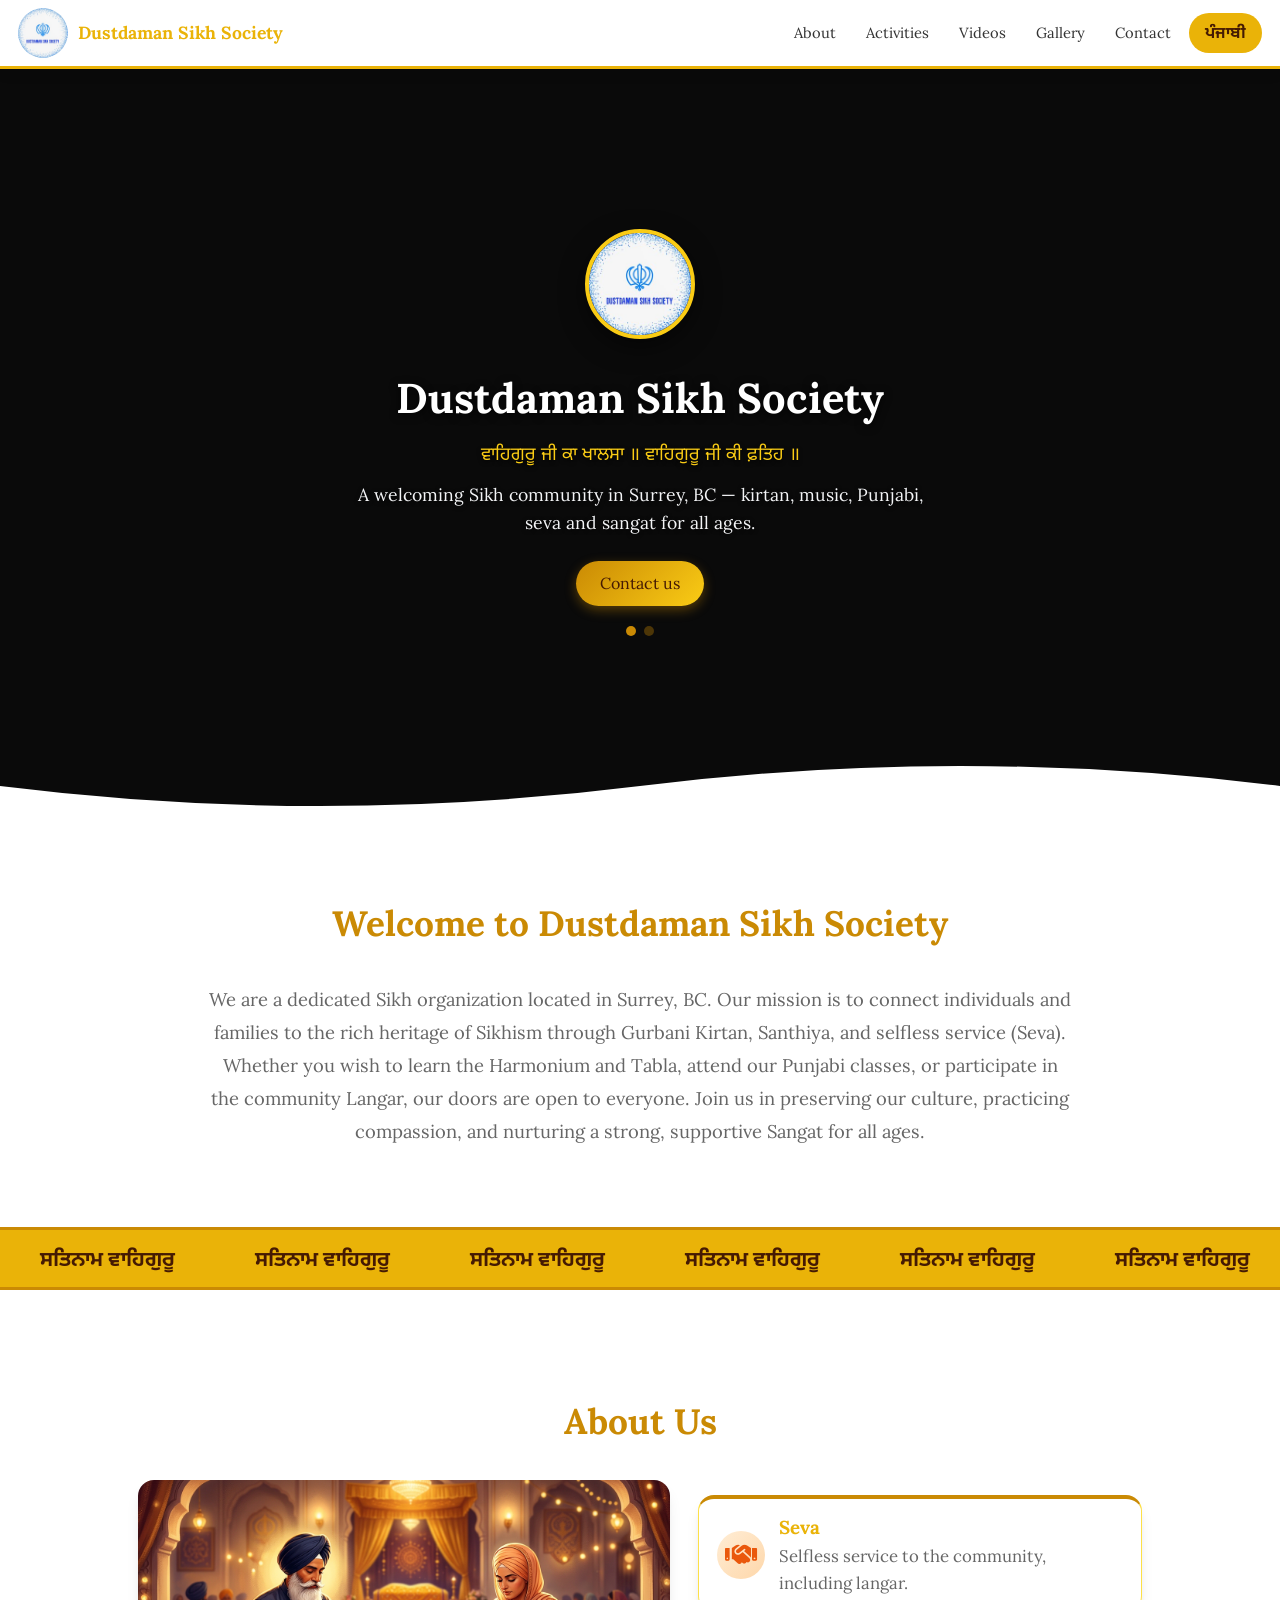
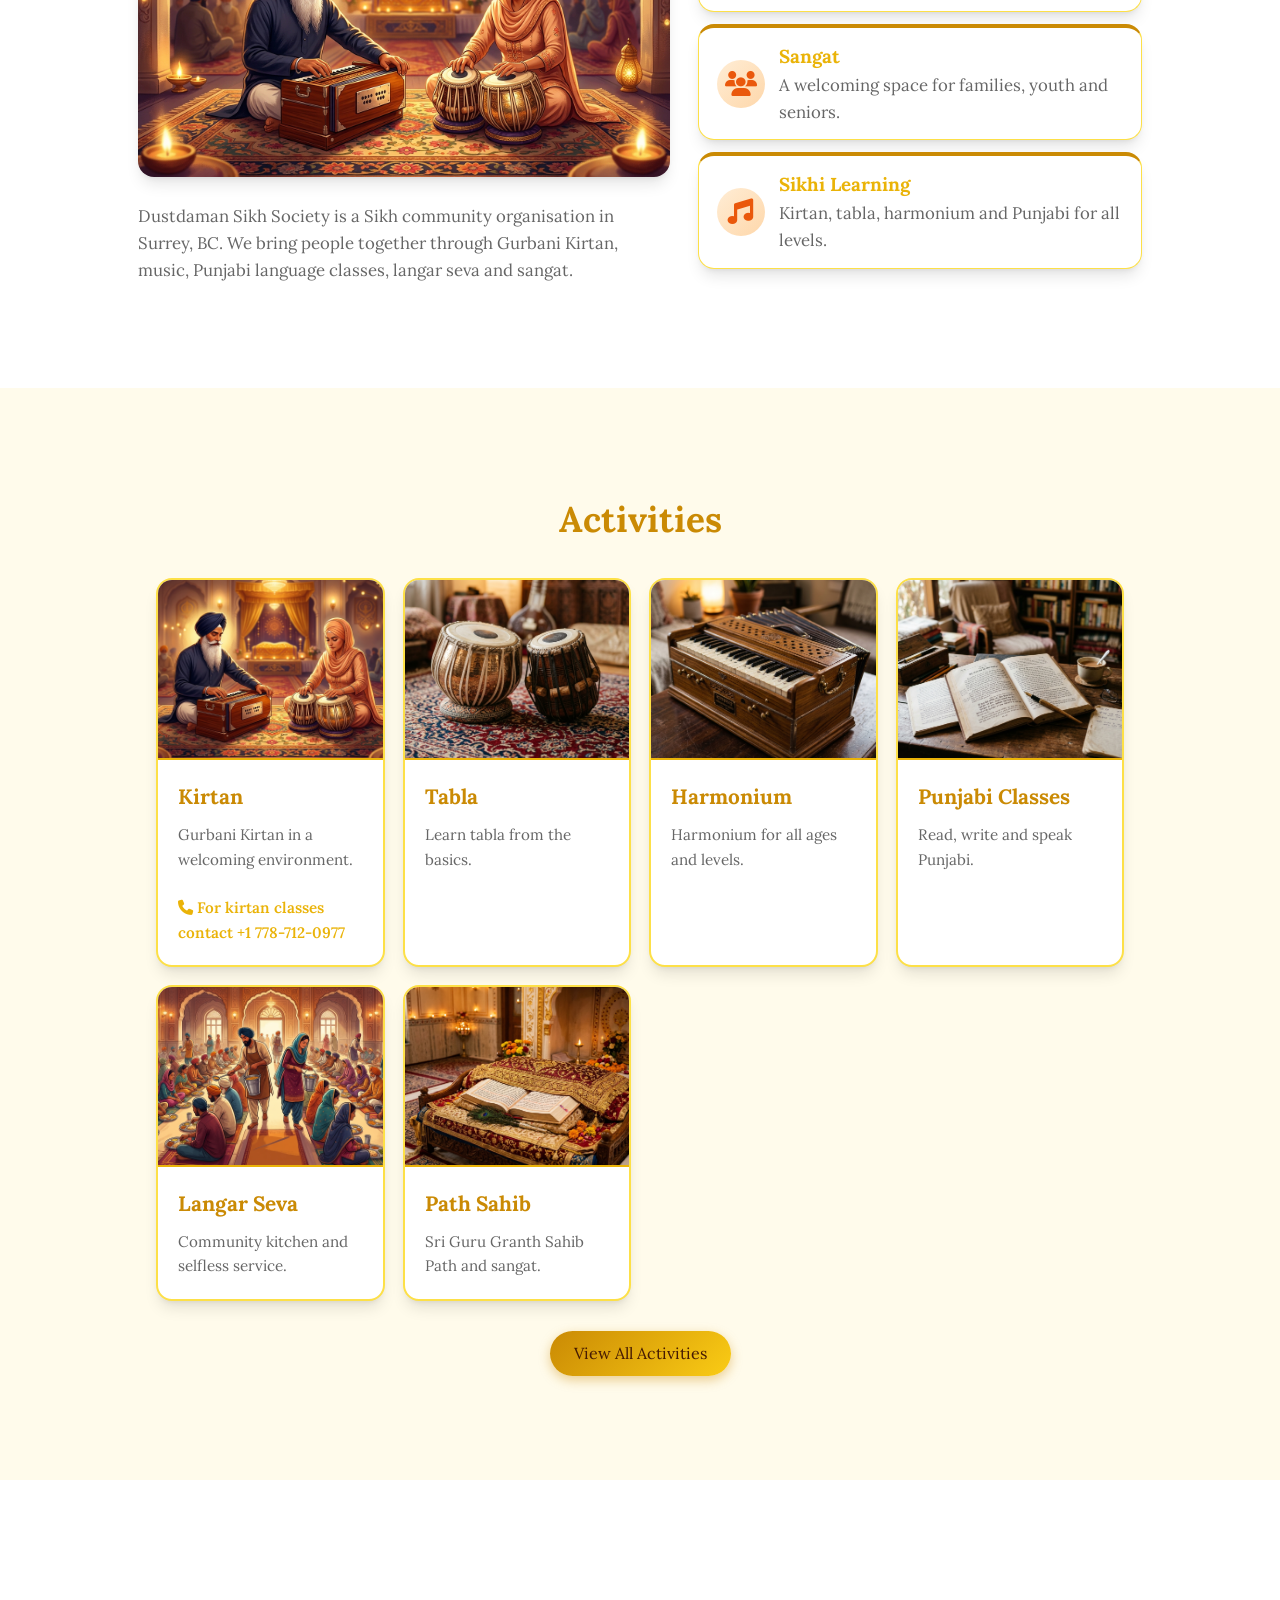
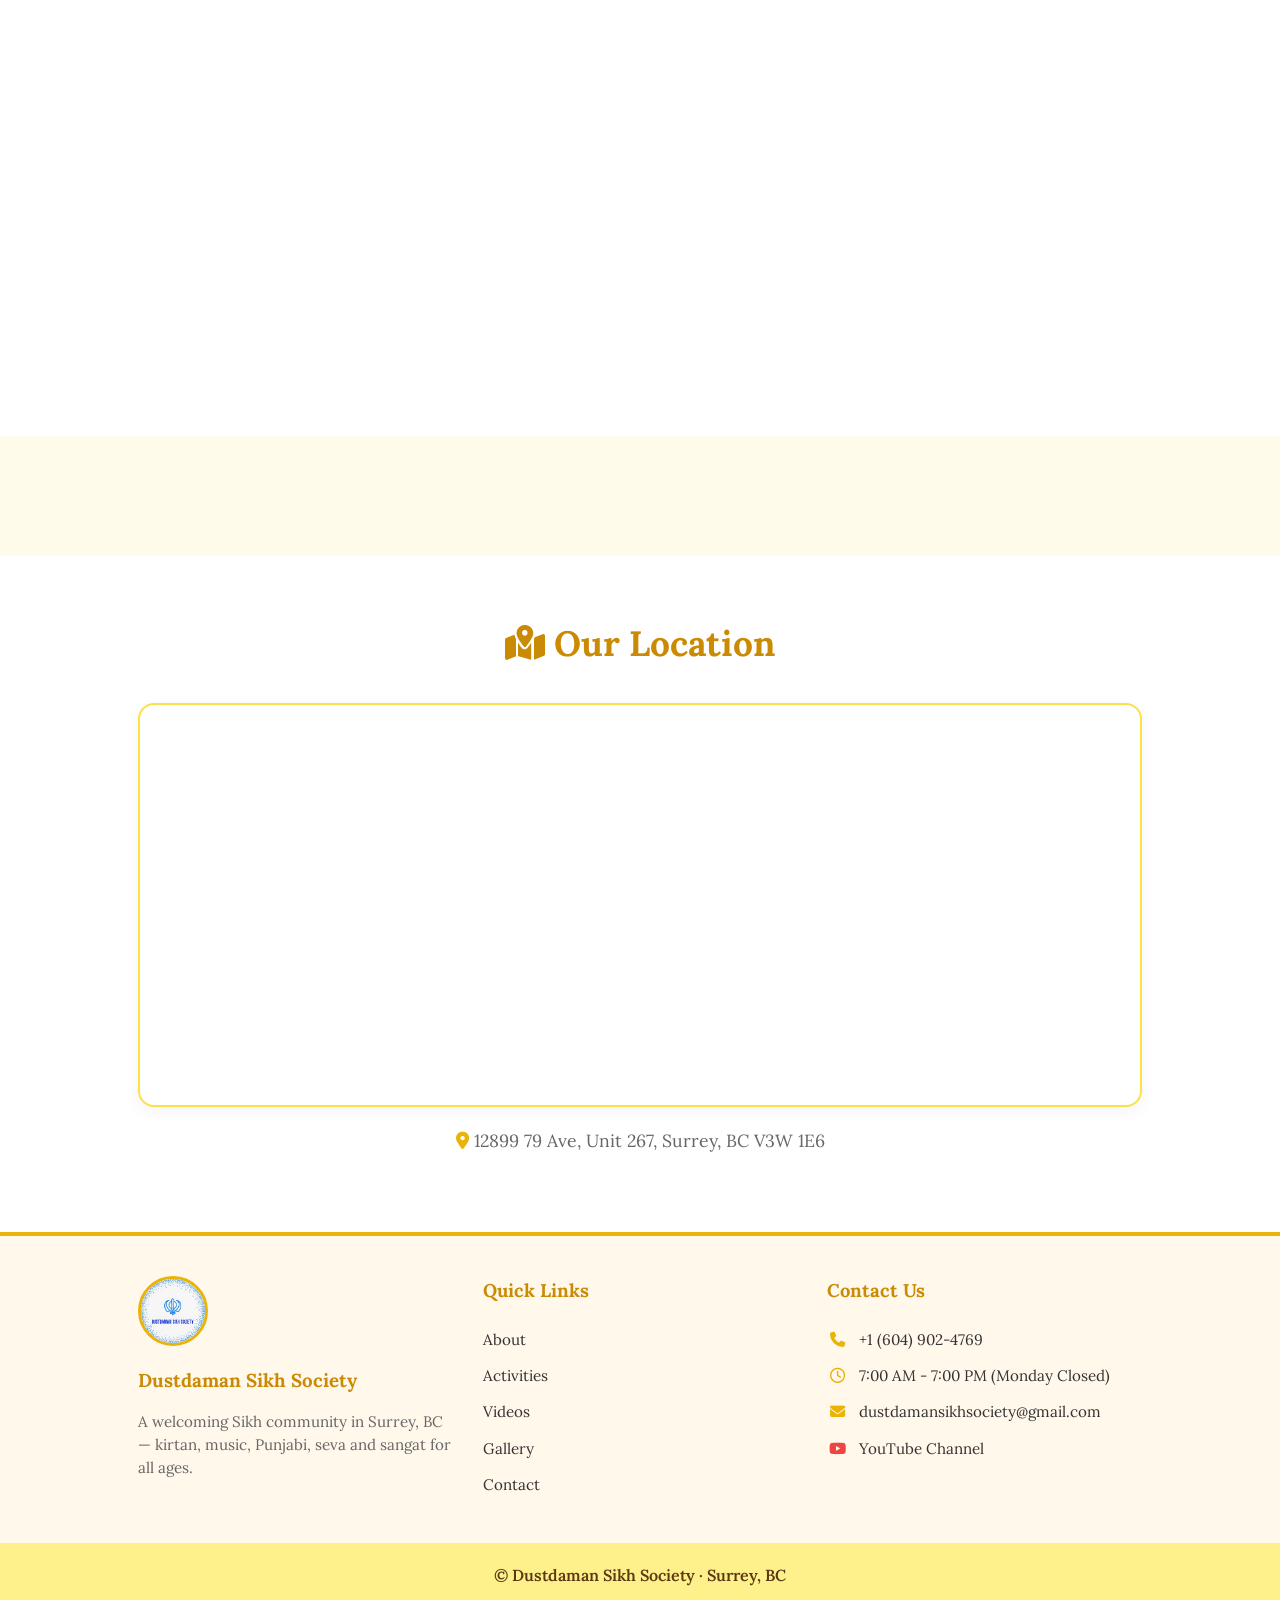
==== index.html @ 19582cb9 "Fix video letterboxing and mobile header text wrap" ====
<!DOCTYPE html>
<html lang="en"><head><meta charset="utf-8">
<meta name="viewport" content="width=device-width, initial-scale=1, viewport-fit=cover">
<link rel="preconnect" href="https://fonts.googleapis.com"><link href="https://fonts.googleapis.com/css2?family=Noto+Sans+Gurmukhi:wght@400;600;700&family=Lora:ital,wght@0,400;0,500;0,600;0,700;1,400&display=swap" rel="stylesheet"><meta name="description" content="Dustdaman Sikh Society, Surrey BC: kirtan, tabla, harmonium, Punjabi classes and langar seva.">
<meta property="og:title" content="Dustdaman Sikh Society"><meta property="og:description" content="Kirtan, tabla, harmonium, Punjabi classes and langar seva in Surrey, BC.">
<script type="application/ld+json">{"@context":"https://schema.org","@type":"Organization","name":"Dustdaman Sikh Society","telephone":"+16049024769","email":"dustdamansikhsociety@gmail.com","address":{"@type":"PostalAddress","streetAddress":"12899 79 Ave, Unit 267","addressLocality":"Surrey","addressRegion":"BC","postalCode":"V3W 1E6","addressCountry":"CA"}}</script>
<title>Dustdaman Sikh Society</title>
<link rel="stylesheet" href="assets/css/style.css"><link rel="stylesheet" href="https://cdnjs.cloudflare.com/ajax/libs/font-awesome/6.4.0/css/all.min.css">
</head><body>
<header>
<img src="assets/img/logo.jpg" alt="logo">
<b data-i="name"></b>
  <button class="menu-btn" onclick="document.querySelector('nav').classList.toggle('active')"><i class="fa-solid fa-bars"></i></button>
<nav><a href="index.html" data-i="n0"></a><a href="activities.html" data-i="n1"></a><a href="videos.html" data-i="n2"></a><a href="gallery.html" data-i="n3"></a><a href="contact.html" data-i="n4"></a>
<button class="alt" id="lang">ਪੰਜਾਬੀ</button></nav>
</header>

<div class="hero" style="position:relative; overflow:hidden; min-height:520px; display:flex; flex-direction:column; align-items:center; justify-content:center;">
  <!-- Video Carousel Background -->
  <div id="hero-vid-bg" style="position:absolute; inset:0; z-index:0; overflow:hidden; background: #1a1a1a;">
    <div id="hero-thumb" style="position:absolute; inset:0; background: url('https://img.youtube.com/vi/xDVx1Yb7sCQ/maxresdefault.jpg') center/cover no-repeat; z-index: 1; transition: opacity 0.8s ease;"></div>
    <div class="video-cover">
      <div id="hero-player" style="width:100%; height:100%; transition: opacity 0.5s; opacity: 0;"></div>
    </div>
    <!-- Dark overlay for cinematic look -->
    <div style="position:absolute; inset:0; background:rgba(0,0,0,0.6); z-index: 2;"></div>
  </div>
  <!-- Content on top -->
  <div style="position:relative; z-index:1; text-align:center; padding: 80px 16px 60px; width:100%;">
    <img src="assets/img/logo.jpg" alt="" style="width:110px; height:110px; border-radius:50%; border:4px solid #facc15; box-shadow:0 8px 24px rgba(0,0,0,0.5); margin-bottom:18px;">
    <h1 data-i="name" style="font-size:2.6rem; margin:0 0 8px; color:#ffffff; text-shadow:0 2px 8px rgba(0,0,0,0.8);"></h1>
    <div class="wj" style="margin-bottom:12px; color:#facc15; font-size:1.15rem; text-shadow:0 2px 4px rgba(0,0,0,0.8);">ਵਾਹਿਗੁਰੂ ਜੀ ਕਾ ਖਾਲਸਾ ॥ ਵਾਹਿਗੁਰੂ ਜੀ ਕੀ ਫ਼ਤਿਹ ॥</div>
    <p data-i="tag" style="max-width:600px; margin:0 auto 24px; color:#f3f4f6; font-size:1.1rem; text-shadow:0 1px 4px rgba(0,0,0,0.8);"></p>
    <a class="btn" href="contact.html" data-i="cta"></a>
    <!-- Video indicator dots -->
    <div id="vid-dots" style="margin-top:20px; display:flex; gap:8px; justify-content:center;">
      <span class="vid-dot active" onclick="switchHeroVid(0)" style="width:10px;height:10px;border-radius:50%;background:#ca8a04;cursor:pointer;transition:.3s;display:inline-block;"></span>
      <span class="vid-dot" onclick="switchHeroVid(1)" style="width:10px;height:10px;border-radius:50%;background:rgba(202,138,4,0.35);cursor:pointer;transition:.3s;display:inline-block;"></span>
    </div>
  </div>
  <svg style="position:absolute; bottom:0; left:0; right:0; z-index:1;" viewBox="0 0 1440 60" preserveAspectRatio="none"><path d="M0 30 Q360 70 720 30 T1440 30 V60 H0Z" fill="var(--bg)"/></svg>
</div>



<div class="section-white" style="padding: 80px 0 60px;">
  <section class="rv" style="text-align:center; max-width: 900px; margin: 0 auto; padding: 0 18px;">
      <h2 data-i="welcomeT"></h2>
      <p style="font-size: 1.15rem; color: var(--mu); line-height: 1.8;" data-i="welcomeP"></p>
  </section>
</div>


<div class="marquee-wrapper">
  <div class="marquee-content">
    <span>ਸਤਿਨਾਮ ਵਾਹਿਗੁਰੂ</span><span>ਸਤਿਨਾਮ ਵਾਹਿਗੁਰੂ</span><span>ਸਤਿਨਾਮ ਵਾਹਿਗੁਰੂ</span><span>ਸਤਿਨਾਮ ਵਾਹਿਗੁਰੂ</span><span>ਸਤਿਨਾਮ ਵਾਹਿਗੁਰੂ</span>
    <span>ਸਤਿਨਾਮ ਵਾਹਿਗੁਰੂ</span><span>ਸਤਿਨਾਮ ਵਾਹਿਗੁਰੂ</span><span>ਸਤਿਨਾਮ ਵਾਹਿਗੁਰੂ</span><span>ਸਤਿਨਾਮ ਵਾਹਿਗੁਰੂ</span><span>ਸਤਿਨਾਮ ਵਾਹਿਗੁਰੂ</span>
    <!-- Duplicated for seamless loop -->
    <span>ਸਤਿਨਾਮ ਵਾਹਿਗੁਰੂ</span><span>ਸਤਿਨਾਮ ਵਾਹਿਗੁਰੂ</span><span>ਸਤਿਨਾਮ ਵਾਹਿਗੁਰੂ</span><span>ਸਤਿਨਾਮ ਵਾਹਿਗੁਰੂ</span><span>ਸਤਿਨਾਮ ਵਾਹਿਗੁਰੂ</span>
    <span>ਸਤਿਨਾਮ ਵਾਹਿਗੁਰੂ</span><span>ਸਤਿਨਾਮ ਵਾਹਿਗੁਰੂ</span><span>ਸਤਿਨਾਮ ਵਾਹਿਗੁਰੂ</span><span>ਸਤਿਨਾਮ ਵਾਹਿਗੁਰੂ</span><span>ਸਤਿਨਾਮ ਵਾਹਿਗੁਰੂ</span>
  </div>
</div>

<div class="section-white" style="padding: 60px 0;">
<section id="about" class="rv"><h2 data-i="aboutT"></h2><div class="about"><div><img src="assets/img/kirtan.jpg" style="width:100%; border-radius:16px; margin-bottom:18px; box-shadow:var(--sh);"><p data-i="aboutP"></p></div><div class="vals">
<div class="card"><div class="ic"><i class="fa-solid fa-handshake"></i></div><div><h3 data-i="s1"></h3><p data-i="s1d"></p></div></div>
<div class="card"><div class="ic"><i class="fa-solid fa-users"></i></div><div><h3 data-i="s2"></h3><p data-i="s2d"></p></div></div>
<div class="card"><div class="ic"><i class="fa-solid fa-music"></i></div><div><h3 data-i="s3"></h3><p data-i="s3d"></p></div></div></div></div></section>

</div>

<div class="section-yellow" style="padding: 60px 0;">
<section id="act-preview" class="rv" >
    <div style="max-width: 1040px; margin: auto; padding: 0 18px;">
        <h2 data-i="n1" style="text-align:center; color: var(--ac); font-size:2.2rem; margin-bottom: 30px;"></h2>
        <div class="grid" id="acts"></div>
        <div style="text-align:center; margin-top:30px;">
            <a class="btn" href="activities.html">View All Activities</a>
        </div>
    </div>
</section>

</div>

<div class="section-white" style="padding: 60px 0;">
<section id="videos" class="rv" style="text-align:center;">
    <h2 data-i="n2"></h2>
    
    <div style="display:grid; grid-template-columns: repeat(auto-fit, minmax(300px, 1fr)); gap:30px; max-width:960px; margin:auto;">
        
        <!-- Video 1 -->
        <div class="vid-container" style="position:relative; aspect-ratio:16/9; border-radius:16px; overflow:hidden; box-shadow:var(--sh);">
            <div id="player1" style="pointer-events:none; position:absolute; top:0; left:0; width:100%; height:100%;"></div>
            <div style="position:absolute; inset:0; cursor:pointer;" onclick="handleOverlayClick(1, 'xDVx1Yb7sCQ')"></div>
            <button id="mute1" onclick="toggleMute(1)" style="position:absolute; top:15px; right:15px; z-index:1; background:rgba(0,0,0,0.6); color:white; border:none; border-radius:50%; width:44px; height:44px; padding:0; display:flex; align-items:center; justify-content:center; cursor:pointer; transition:0.2s;"><i class="fa-solid fa-volume-xmark"></i></button>
        </div>

        <!-- Video 2 -->
        <div class="vid-container" style="position:relative; aspect-ratio:16/9; border-radius:16px; overflow:hidden; box-shadow:var(--sh);">
            <div id="player2" style="pointer-events:none; position:absolute; top:0; left:0; width:100%; height:100%;"></div>
            <div style="position:absolute; inset:0; cursor:pointer;" onclick="handleOverlayClick(2, 'GYaoqV-mCA4')"></div>
            <button id="mute2" onclick="toggleMute(2)" style="position:absolute; top:15px; right:15px; z-index:1; background:rgba(0,0,0,0.6); color:white; border:none; border-radius:50%; width:44px; height:44px; padding:0; display:flex; align-items:center; justify-content:center; cursor:pointer; transition:0.2s;"><i class="fa-solid fa-volume-xmark"></i></button>
        </div>
        
    </div>
</section>




<!-- ELFSIGHT REVIEWS -->
</div>

<div class="section-yellow" style="padding: 60px 0;">
<section id="reviews" class="rv" style=" padding: 0 18px;">
    
    <!-- Elfsight Google Reviews -->
    <script src="https://elfsightcdn.com/platform.js" async></script>
    <div class="elfsight-app-ed19ba72-a9b2-4929-8f5c-10d361804603" data-elfsight-app-lazy></div>
</section>

<!-- GOOGLE MAPS LOCATION -->
</div>

<div class="section-white" style="padding: 60px 0;">
<section id="location" class="rv" style=" padding: 0 18px;">
    <h2><i class="fa-solid fa-map-location-dot"></i> Our Location</h2>
    <div style="width:100%; border-radius:16px; overflow:hidden; box-shadow:0 4px 15px rgba(0,0,0,0.05); border: 2px solid var(--bd);">
        <iframe src="https://www.google.com/maps?q=Dustdaman+Sikh+Society,+12899+79+Ave,+Unit+267,+Surrey,+BC+V3W+1E6&output=embed" width="100%" height="400" style="border:0; display:block;" allowfullscreen="" loading="lazy" referrerpolicy="no-referrer-when-downgrade"></iframe>
    </div>
    <div style="text-align:center; margin-top:20px;">
        <p style="color:var(--mu); font-size:1.1rem;"><i class="fa-solid fa-location-dot" style="color:var(--pr);"></i> 12899 79 Ave, Unit 267, Surrey, BC V3W 1E6</p>
    </div>
</section>
</div>

<footer>
<div class="f-grid">
  <div class="f-brand">
    <img src="assets/img/logo.jpg" alt="logo">
    <h3 data-i="name"></h3>
    <p data-i="tag" class="f-tag"></p>
  </div>
  <div class="f-links">
    <h3>Quick Links</h3>
    <a href="index.html" data-i="n0"></a>
    <a href="activities.html" data-i="n1"></a>
    <a href="videos.html" data-i="n2"></a>
    <a href="gallery.html" data-i="n3"></a>
    <a href="contact.html" data-i="n4"></a>
  </div>
  <div class="f-contact">
    <h3>Contact Us</h3>
    <a href="tel:+16049024769"><i class="fa-solid fa-phone"></i> +1 (604) 902-4769</a>
    <span style="display:block; padding: 6px 0; font-size: 0.95rem; color: var(--tx);"><i class="fa-regular fa-clock" style="color:var(--pr); width:20px; text-align:center; margin-right:8px;"></i> 7:00 AM - 7:00 PM (Monday Closed)</span>
    <a href="mailto:dustdamansikhsociety@gmail.com"><i class="fa-solid fa-envelope"></i> dustdamansikhsociety@gmail.com</a>
    <a href="https://youtube.com/@dustdamansikhsociety2023?si=8NLfI50wWl8-PMSh" target="_blank" rel="noopener"><i class="fa-brands fa-youtube" style="color:#ef4444;"></i> YouTube Channel</a>
  </div>
</div>
<div class="f-bottom">&copy; Dustdaman Sikh Society &middot; Surrey, BC</div>
</footer>

<script src="assets/js/script.js"></script>
<script>
// --- HERO VIDEO CAROUSEL ---
var HERO_VIDS = ['xDVx1Yb7sCQ', 'GYaoqV-mCA4'];
var heroPlayer, heroCurIdx = 0, heroTimer;

function startHeroTimer() { /* auto switch disabled */ }

function nextHeroVid() {
  clearTimeout(heroTimer);
  heroCurIdx = (heroCurIdx + 1) % HERO_VIDS.length;
  switchHeroVid(heroCurIdx);
}

function switchHeroVid(idx) {
  clearTimeout(heroTimer);
  heroCurIdx = idx;
  
  // Update Thumbnail Image Instantly
  var thumb = document.getElementById('hero-thumb');
  var playerDiv = document.getElementById('hero-player');
  if(thumb && playerDiv) {
      thumb.style.backgroundImage = "url('https://img.youtube.com/vi/" + HERO_VIDS[idx] + "/maxresdefault.jpg')";
      thumb.style.opacity = '1';
      playerDiv.style.opacity = '0';
  }

  if (heroPlayer && heroPlayer.loadVideoById) {
    heroPlayer.loadVideoById({videoId: HERO_VIDS[idx]});
  }
  document.querySelectorAll('.vid-dot').forEach(function(d,i){
    d.style.background = i === idx ? '#ca8a04' : 'rgba(202,138,4,0.35)';
  });
  startHeroTimer();
}

// --- YOUTUBE API INIT ---
var tag = document.createElement('script');
tag.src = "https://www.youtube.com/iframe_api";
var firstScriptTag = document.getElementsByTagName('script')[0];
firstScriptTag.parentNode.insertBefore(tag, firstScriptTag);

var p1, p2;
function onYouTubeIframeAPIReady() {
    // 1. Init Hero Player
    var heroEl = document.getElementById('hero-player');
    if (heroEl) {
        heroPlayer = new YT.Player('hero-player', {
            videoId: HERO_VIDS[0],
            width: '100%',
            height: '100%',
            playerVars: { autoplay:1, mute:1, controls:0, loop:0, rel:0, modestbranding:1, showinfo:0, iv_load_policy:3, playsinline:1 },
            events: {
                'onReady': function(e){ 
                    e.target.playVideo(); 
                },
                'onStateChange': function(e){
                    if (e.data === YT.PlayerState.PLAYING) {
                        document.getElementById('hero-thumb').style.opacity = '0';
                        document.getElementById('hero-player').style.opacity = '1';
                    }
                }
            }
        });
    }

    // 2. Init Video Grid Players
    var player1El = document.getElementById('player1');
    if (player1El) {
        p1 = new YT.Player('player1', {
            videoId: 'xDVx1Yb7sCQ',
            playerVars: { 'autoplay': 1, 'controls': 0, 'mute': 1, 'loop': 1, 'playlist': 'xDVx1Yb7sCQ', 'rel': 0, 'modestbranding': 1 },
            events: { 'onReady': function(e){e.target.playVideo()} }
        });
    }

    var player2El = document.getElementById('player2');
    if (player2El) {
        p2 = new YT.Player('player2', {
            videoId: 'GYaoqV-mCA4',
            playerVars: { 'autoplay': 1, 'controls': 0, 'mute': 1, 'loop': 1, 'playlist': 'GYaoqV-mCA4', 'rel': 0, 'modestbranding': 1 },
            events: { 'onReady': function(e){e.target.playVideo()} }
        });
    }
}

// --- GRID VIDEO CONTROLS ---
function toggleMute(n) {
    var p = n === 1 ? p1 : p2;
    var btn = document.getElementById('mute'+n);
    if (p.isMuted()) {
        p.unMute();
        btn.innerHTML = '<i class="fa-solid fa-volume-high"></i>';
        btn.style.background = 'var(--ac)';
    } else {
        p.mute();
        btn.innerHTML = '<i class="fa-solid fa-volume-xmark"></i>';
        btn.style.background = 'rgba(0,0,0,0.6)';
    }
}

var clickTimers = {1:null, 2:null};
function handleOverlayClick(n, ytId) {
    if (clickTimers[n]) {
        clearTimeout(clickTimers[n]);
        clickTimers[n] = null;
        window.open('https://youtube.com/watch?v=' + ytId, '_blank');
        return;
    }
    clickTimers[n] = setTimeout(function() {
        var p = n === 1 ? p1 : p2;
        if (p.getPlayerState() === YT.PlayerState.PLAYING) p.pauseVideo();
        else p.playVideo();
        clickTimers[n] = null;
    }, 250);
}
</script>

</body></html>
---- assets/css/style.css ----
:root{--bg:#ffffff;--card:#ffffff;--tx:#333333;--mu:#666666;--pr:#eab308;--pr2:#facc15;--ac:#ca8a04;--gd:#fef08a;--bd:#fde047;--sh:0 10px 15px -3px rgba(0,0,0,.1),0 4px 6px -4px rgba(0,0,0,.1);box-sizing:border-box;padding-top:env(safe-area-inset-top,0px);padding-bottom:0 !important}

html{scroll-padding-top:76px;scroll-behavior:smooth}
*{box-sizing:border-box}
body{margin:0 !important; padding-bottom:0 !important;background:#ffffff;color:var(--tx);font-family: 'Lora', 'Noto Sans Gurmukhi', serif;line-height:1.6}
header{position:sticky;top:env(safe-area-inset-top,0px);z-index:9999;background:color-mix(in srgb,var(--card) 92%,transparent);backdrop-filter:blur(10px);box-shadow:0 2px 14px rgba(0,0,0,.1);border-bottom:3px solid var(--pr);display:flex;align-items:center;gap:10px;padding:8px 18px;flex-wrap:wrap}
header img{height:50px;border-radius:50%;background:#fff}
header b{font-size:1.1rem;color:var(--pr)}
nav{margin-left:auto;display:flex;gap:6px;align-items:center;flex-wrap:wrap}
nav a{color:var(--tx);text-decoration:none;font-size:.92rem;padding:6px 12px;border-radius:20px;transition:.2s}
nav a:hover{background:var(--gd);color:#1b2347}
button,.btn{background:linear-gradient(135deg,#ca8a04,#facc15);color:#451a03 !important;font-weight:700;border:0;border-radius:30px;padding:10px 24px;font:inherit;cursor:pointer;text-decoration:none;display:inline-block;box-shadow:0 4px 12px rgba(202,138,4,.4);transition:.2s}
button:hover,.btn:hover{transform:translateY(-2px)}
button.alt{background:#eab308;color:#451a03 !important;font-weight:700;box-shadow:none;padding:7px 16px}
.hero{position:relative;text-align:center;padding:80px 16px 120px;overflow:hidden;background:#1a1a1a}
.hero:before{content:"";position:absolute;inset:0;background-image:radial-gradient(rgba(202,138,4,.12) 2px,transparent 2px);background-size:26px 26px}
.hero>*{position:relative}
.hero img{width:150px;border-radius:50%;border:5px solid var(--gd);background:#fff;box-shadow:0 0 0 8px rgba(255,255,255,.15),0 10px 30px rgba(0,0,0,.35)}
.hero svg{position:absolute;left:0;bottom:-1px;width:100%;height:60px}
section{max-width:1040px;margin:auto;padding:44px 18px}
h2{color:var(--ac);font-size:2.2rem;margin:0 0 30px;text-align:center;font-weight:700;}

.grid{display:grid;grid-template-columns:repeat(auto-fit,minmax(210px,1fr));gap:18px}
.card{background:var(--card);border:1px solid var(--bd);border-top:4px solid var(--ac);border-radius:16px;padding:20px;box-shadow:var(--sh)}
.grid .card{transition:.25s}
.grid .card:hover{transform:translateY(-6px)}
.card .ic{font-size:1.8rem;width:58px;height:58px;display:flex;align-items:center;justify-content:center;border-radius:50%;background:linear-gradient(135deg,#ffedd5,#fed7aa);color:#ea580c;}
.card h3{margin:10px 0 4px;color:var(--pr)}
.card p{margin:0;color:var(--mu);font-size:.95rem}
.thumbs{display:grid;grid-template-columns:repeat(auto-fill,minmax(170px,1fr));gap:12px}
.thumbs>div{position:relative;aspect-ratio:1;border-radius:12px;overflow:hidden;background:var(--bd)}
.thumbs img{width:100%;height:100%;object-fit:cover}
.thumbs a.yt{display:flex;height:100%;align-items:center;justify-content:center;background:linear-gradient(135deg,#c00,#600);color:#fff;text-decoration:none;text-align:center;padding:6px}
.x{position:absolute;top:6px;right:6px;background:#c00;color:#fff;padding:2px 9px;box-shadow:none}
.date{color:var(--mu);font-size:.85rem}
.modal{position:fixed;inset:0;background:#000a;display:none;align-items:center;justify-content:center;z-index:999;padding:14px}
.modal.on{display:flex}
.modal>div{background:var(--card);border-radius:16px;padding:22px;max-width:420px;width:100%;max-height:90vh;overflow:auto}
input,select,textarea{width:100%;padding:10px;margin:4px 0 10px;border:1px solid var(--bd);border-radius:10px;background:var(--bg);color:var(--tx);font:inherit}
#adm{display:none;background:var(--card);border:2px dashed var(--ac);border-radius:16px;padding:16px;margin-bottom:22px}
footer { margin-top: auto !important; margin-bottom: 0 !important; padding-bottom: 0 !important; background: #fff8eb; border-top: 4px solid var(--pr); color: #5a3811;  margin-top: 40px; }
.f-grid { max-width: 1040px; margin: 0 auto; padding: 40px 18px; display: grid; grid-template-columns: repeat(auto-fit, minmax(250px, 1fr)); gap: 30px; }
.f-brand img { width: 70px; border-radius: 50%; margin-bottom: 12px; border: 3px solid var(--pr); }
.f-brand h3 { margin: 0 0 8px; color: var(--ac); }
.f-tag { font-size: 0.95rem; color: var(--mu); line-height: 1.5; }
.f-links h3, .f-contact h3 { margin: 0 0 16px; color: var(--ac); font-size: 1.15rem; }
.f-links a, .f-contact a { display: block; color: var(--tx); text-decoration: none; padding: 6px 0; font-size: 0.95rem; transition: 0.2s; }
.f-links a:hover, .f-contact a:hover { color: var(--ac); transform: translateX(4px); }
.f-contact i { width: 20px; text-align: center; margin-right: 8px; color: var(--pr); }
.f-bottom { margin-bottom: 0 !important; text-align: center; padding: 20px; background: #fef08a; font-weight: 600; color: #5a3811; }
.ct a{color:var(--pr);text-decoration:none;font-weight:600}
.ct p{margin:8px 0;font-size:1.05rem}
#sched{background:linear-gradient(135deg,#fff3d6,#ffe9b8);color:#4a3200;border-top-color:var(--pr)}
}

.top{background:#fff;color:#5a3811;border-bottom:1px solid var(--bd);font-size:.85rem;display:flex;gap:18px;justify-content:center;flex-wrap:wrap;padding:6px 12px}
.top a{color:#5a3811;text-decoration:none}
.about{display:grid;grid-template-columns:1.2fr 1fr;gap:28px;align-items:center}
.about p{font-size:1.05rem;color:var(--mu);margin:0}
.vals{display:grid;gap:12px}
.vals .card{padding:14px 18px;display:flex;gap:14px;align-items:center}
.vals .card h3{margin:0}.vals .ic{font-size:1.6rem;width:48px;height:48px;flex:none}
.cgrid{display:grid;grid-template-columns:1fr 1fr;gap:18px}
.ct .btn{margin-top:8px}
#cf button{width:100%}
.bar{display:none}
.rv{opacity:0;transform:translateY(24px);transition:.7s}.rv.in{opacity:1;transform:none}
@media(max-width:760px){.about,.cgrid{grid-template-columns:1fr}
.bar{display:flex;position:fixed;left:0;right:0;bottom:0;z-index:6;background:var(--pr2);padding:8px 8px calc(8px + env(safe-area-inset-bottom,0px))}
.bar a{flex:1;text-align:center;color:#fff;text-decoration:none;font-size:.8rem}.bar span{display:block;font-size:1.2rem}
}
.act-card { padding: 0 !important; overflow: hidden; display: flex; flex-direction: column; background: var(--card); border: 2px solid var(--bd); }
.act-img { width: 100%; height: 180px; object-fit: cover; border-bottom: 2px solid var(--pr); }
.act-card h3 { margin: 0 0 10px; color: var(--ac); font-size: 1.3rem; }
.act-card p { margin: 0; color: var(--mu); }
#mute1, #mute2 { box-shadow: none !important; }

.marquee-wrapper {
  overflow: hidden;
  white-space: nowrap;
  background: var(--pr);
  color: #451a03;
  padding: 12px 0;
  font-size: 1.3rem;
  font-weight: 700;
  border-bottom: 3px solid #ca8a04;
  border-top: 3px solid #ca8a04;
  position: relative;
  display: flex;
}
.marquee-content {
  display: flex;
  animation: marquee-scroll 30s linear infinite;
}
.marquee-content span {
  padding: 0 40px;
}
@keyframes marquee-scroll {
  0% { transform: translateX(0); }
  100% { transform: translateX(-50%); }
}
.section-yellow {
  background-color: #fffbeb;
  
  
}
.section-white {
  background-color: #ffffff;
}

/* Responsive Design */
.menu-btn {
  display: none;
  background: none;
  border: none;
  font-size: 1.5rem;
  color: var(--pr);
  cursor: pointer;
  margin-left: auto;
}
@media (max-width: 1024px) {
  header {
    flex-wrap: nowrap;
    justify-content: space-between;
  }
  header b {
    font-size: 1rem;
    white-space: nowrap;
    overflow: hidden;
    text-overflow: ellipsis;
  }
  .menu-btn {
    display: block;
  }
  nav {
    display: none;
    position: absolute;
    top: 100%;
    left: 0;
    width: 100%;
    background: #ffffff;
    flex-direction: column;
    padding: 10px 0;
    box-shadow: 0 10px 15px rgba(0,0,0,0.1);
    border-top: 1px solid #eee;
  }
  nav.active {
    display: flex;
  }
  nav a {
    text-align: center;
    padding: 12px;
    font-size: 1.1rem;
    border-radius: 0;
  }
  nav a.btn {
    margin: 10px auto;
    width: fit-content;
  }
  /* Fix video letterboxing on portrait */
  
}

.video-cover {
    position: absolute;
    top: 50%;
    left: 50%;
    transform: translate(-50%, -50%);
    width: 100vw;
    height: 56.25vw;
    min-height: 100vh;
    min-width: 177.77vh;
    pointer-events: none;
    z-index: 0;
}
.video-cover iframe {
    width: 100% !important;
    height: 100% !important;
}
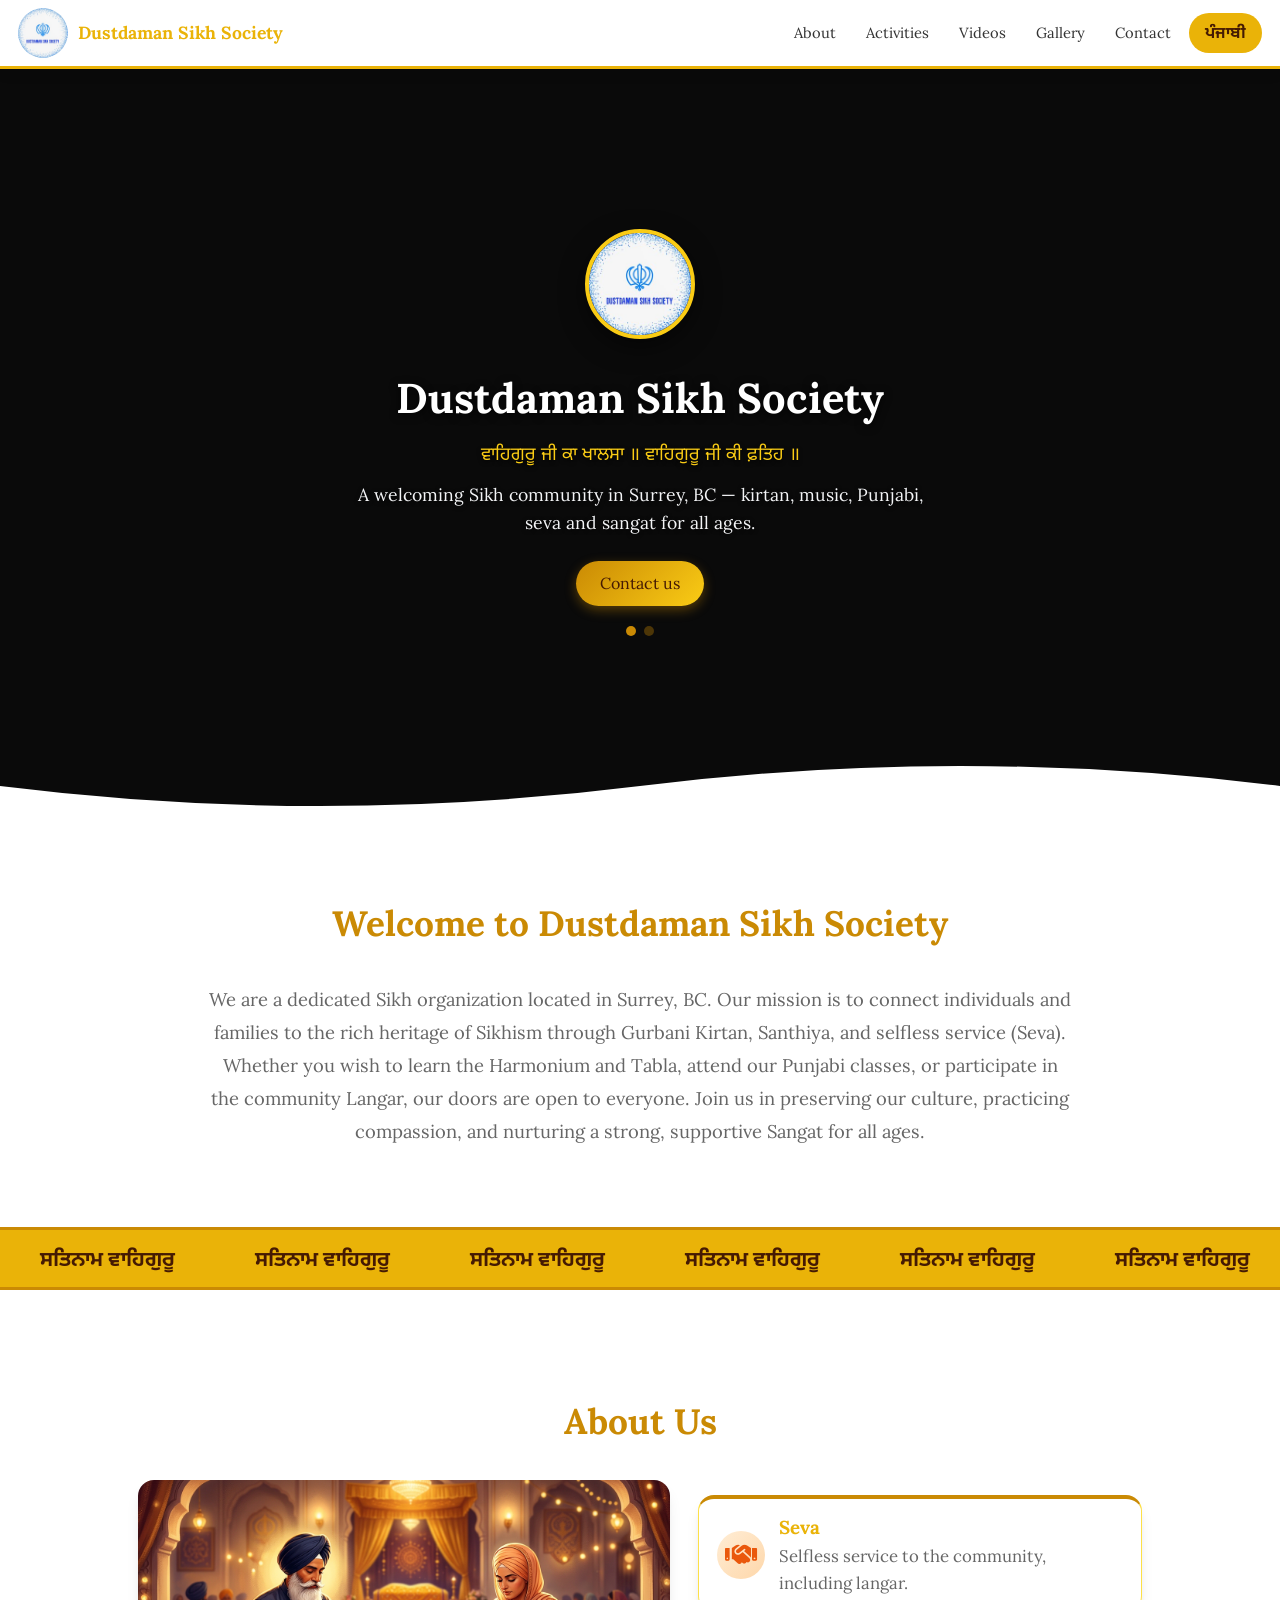
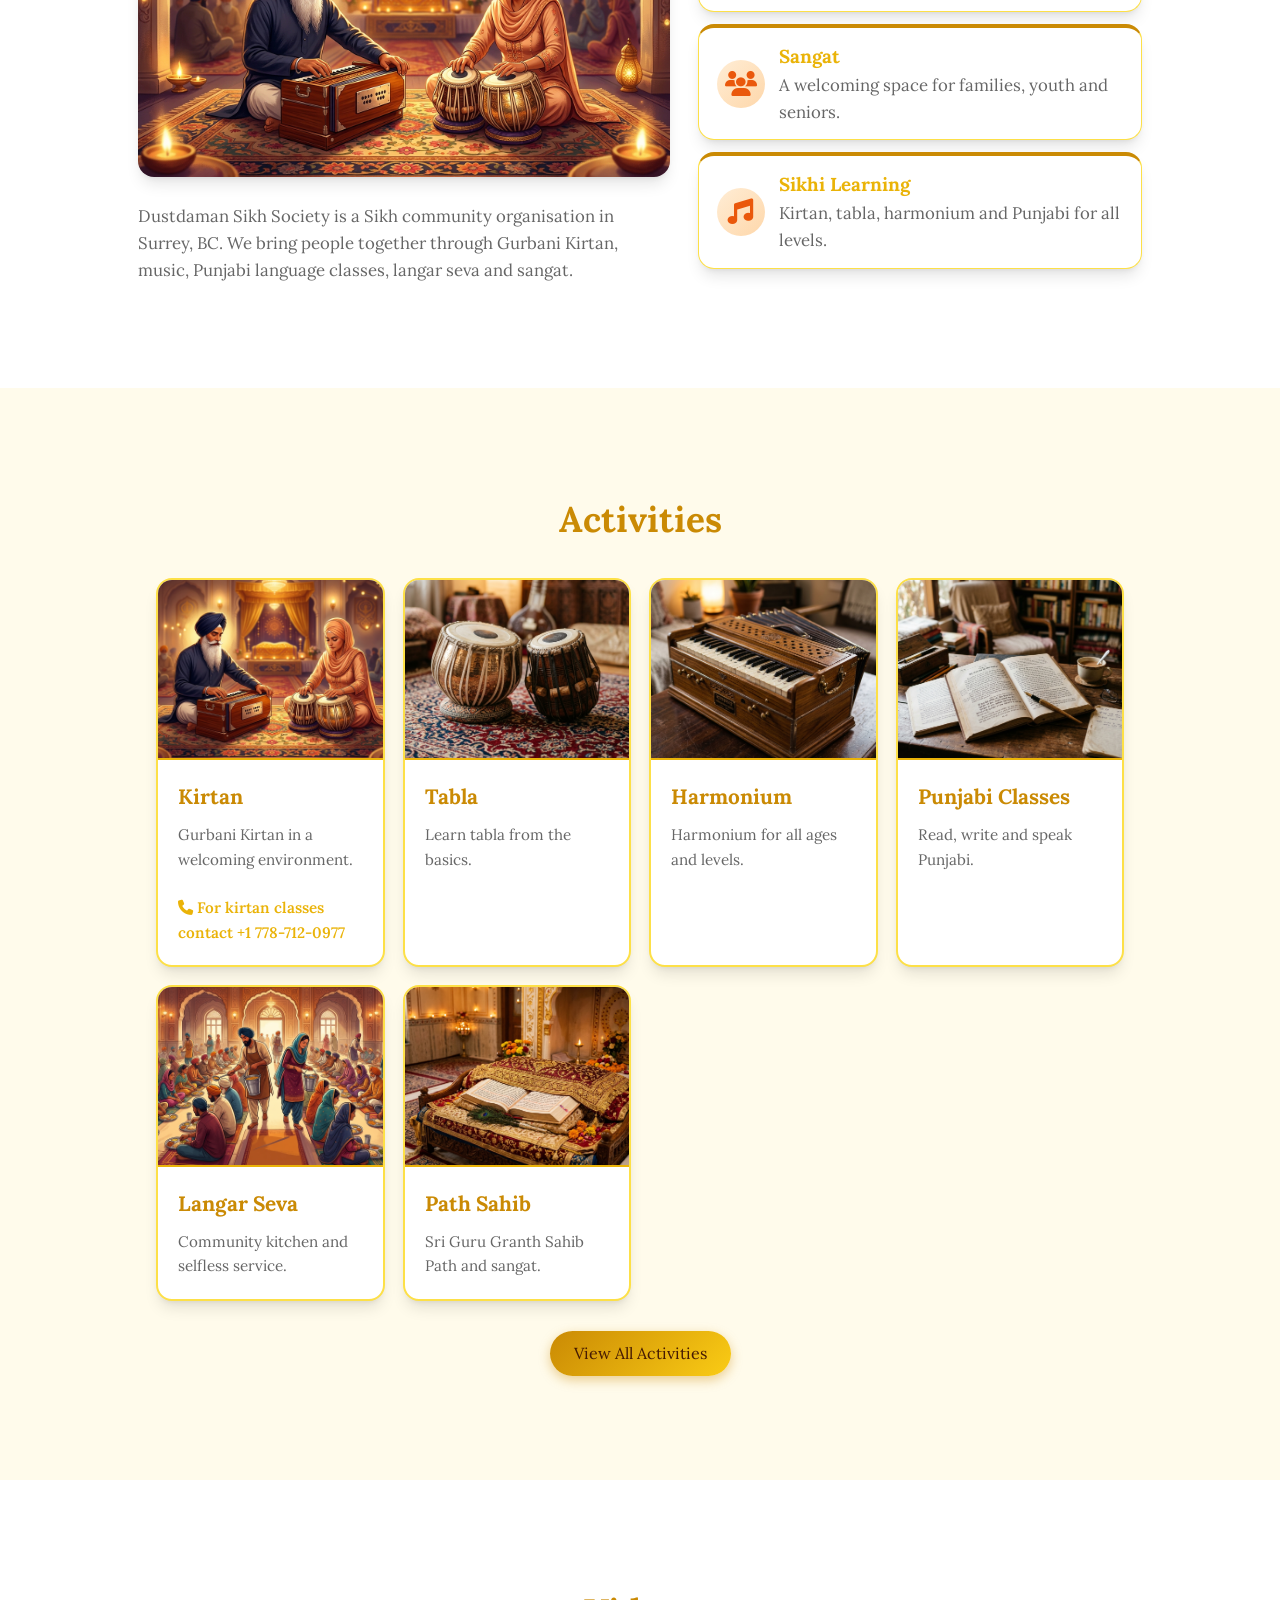
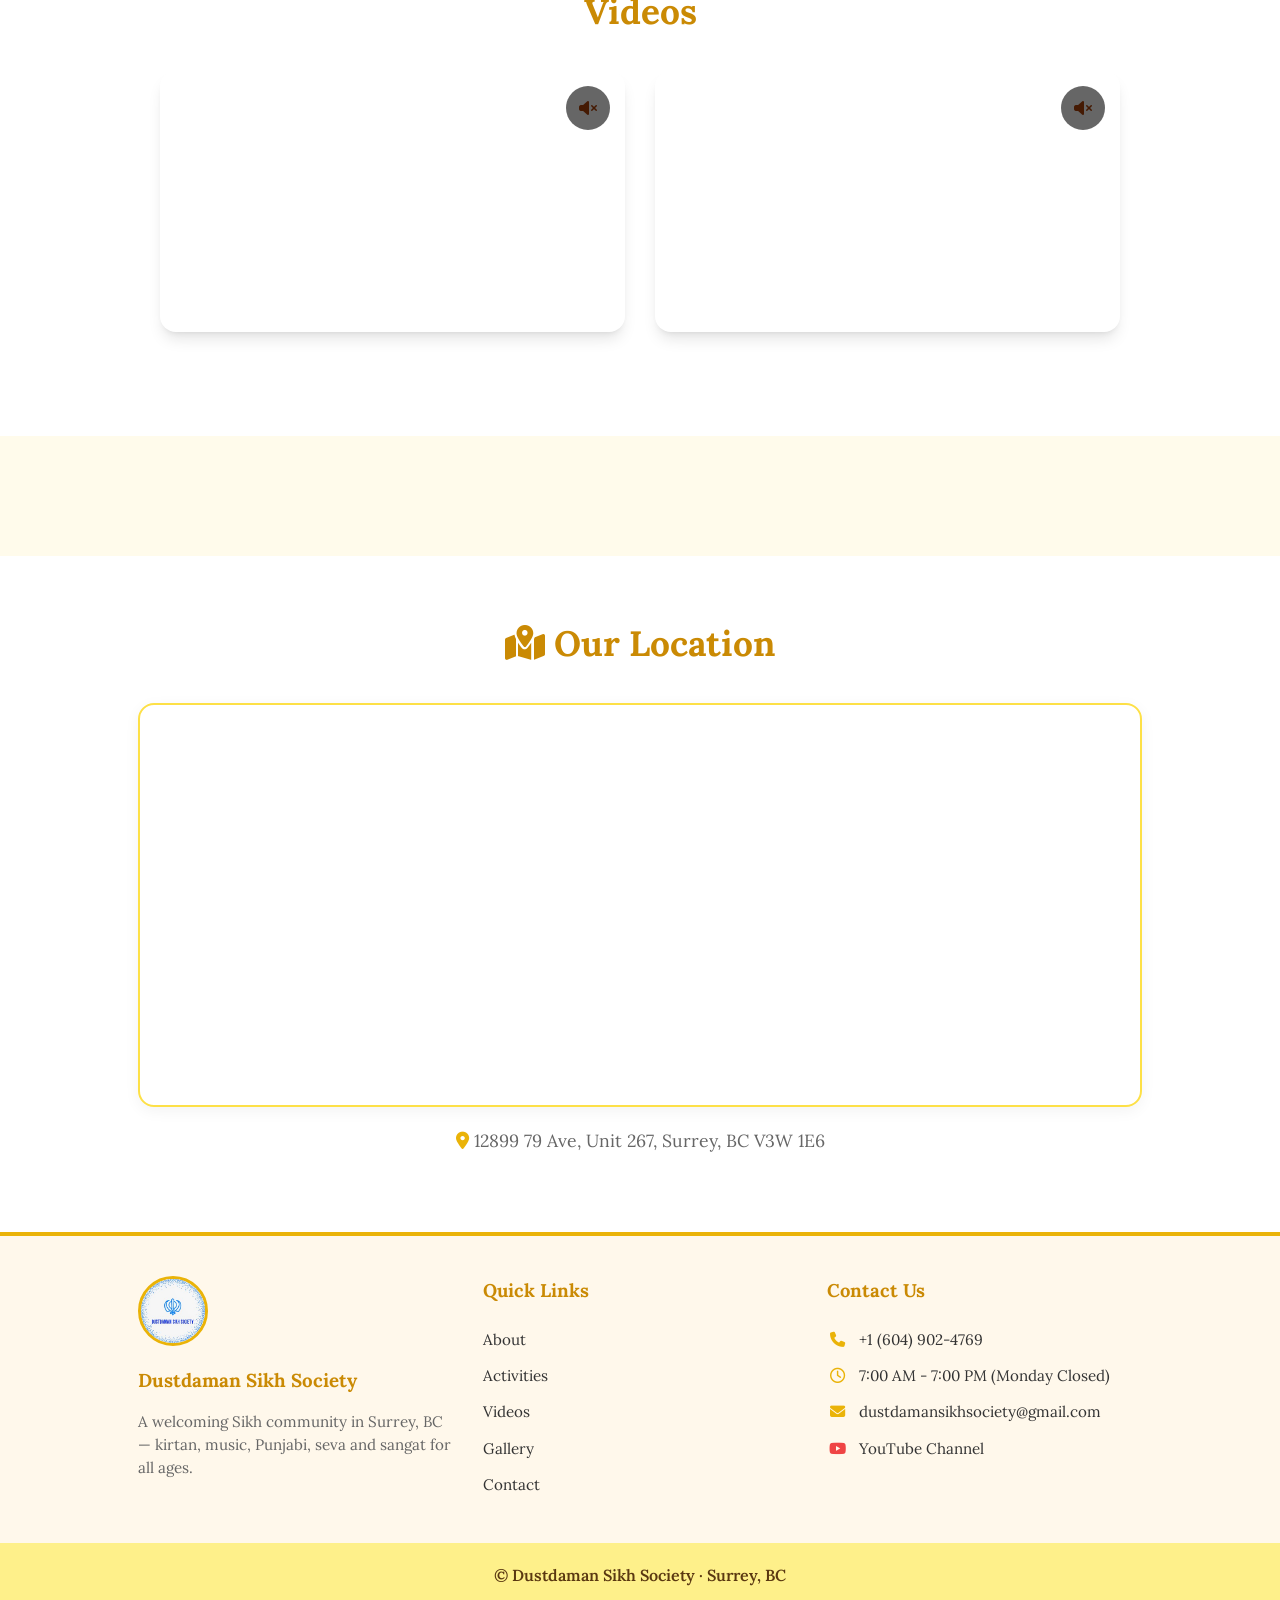
==== commit 01635635: "Hide YouTube watermark/title and reduce mobile header text size" ====
--- a/index.html
+++ b/index.html
@@ -188,7 +188,7 @@
   }
 
   if (heroPlayer && heroPlayer.loadVideoById) {
-    heroPlayer.loadVideoById({videoId: HERO_VIDS[idx]});
+    heroPlayer.loadVideoById({videoId: HERO_VIDS[idx], startSeconds: 10});
   }
   document.querySelectorAll('.vid-dot').forEach(function(d,i){
     d.style.background = i === idx ? '#ca8a04' : 'rgba(202,138,4,0.35)';
@@ -214,12 +214,20 @@
             playerVars: { autoplay:1, mute:1, controls:0, loop:0, rel:0, modestbranding:1, showinfo:0, iv_load_policy:3, playsinline:1 },
             events: {
                 'onReady': function(e){ 
+                    e.target.seekTo(10, true); 
                     e.target.playVideo(); 
+                    setInterval(function() {
+                        if (e.target.getCurrentTime && e.target.getCurrentTime() >= 30) {
+                            e.target.seekTo(10, true);
+                        }
+                    }, 500);
                 },
                 'onStateChange': function(e){
                     if (e.data === YT.PlayerState.PLAYING) {
-                        document.getElementById('hero-thumb').style.opacity = '0';
-                        document.getElementById('hero-player').style.opacity = '1';
+                        setTimeout(function() {
+                            document.getElementById('hero-thumb').style.opacity = '0';
+                            document.getElementById('hero-player').style.opacity = '1';
+                        }, 800);
                     }
                 }
             }
--- a/assets/css/style.css
+++ b/assets/css/style.css
@@ -174,6 +174,9 @@
     z-index: 0;
 }
 .video-cover iframe {
-    width: 100% !important;
-    height: 100% !important;
+    position: absolute;
+    top: -20%;
+    left: -20%;
+    width: 140% !important;
+    height: 140% !important;
 }
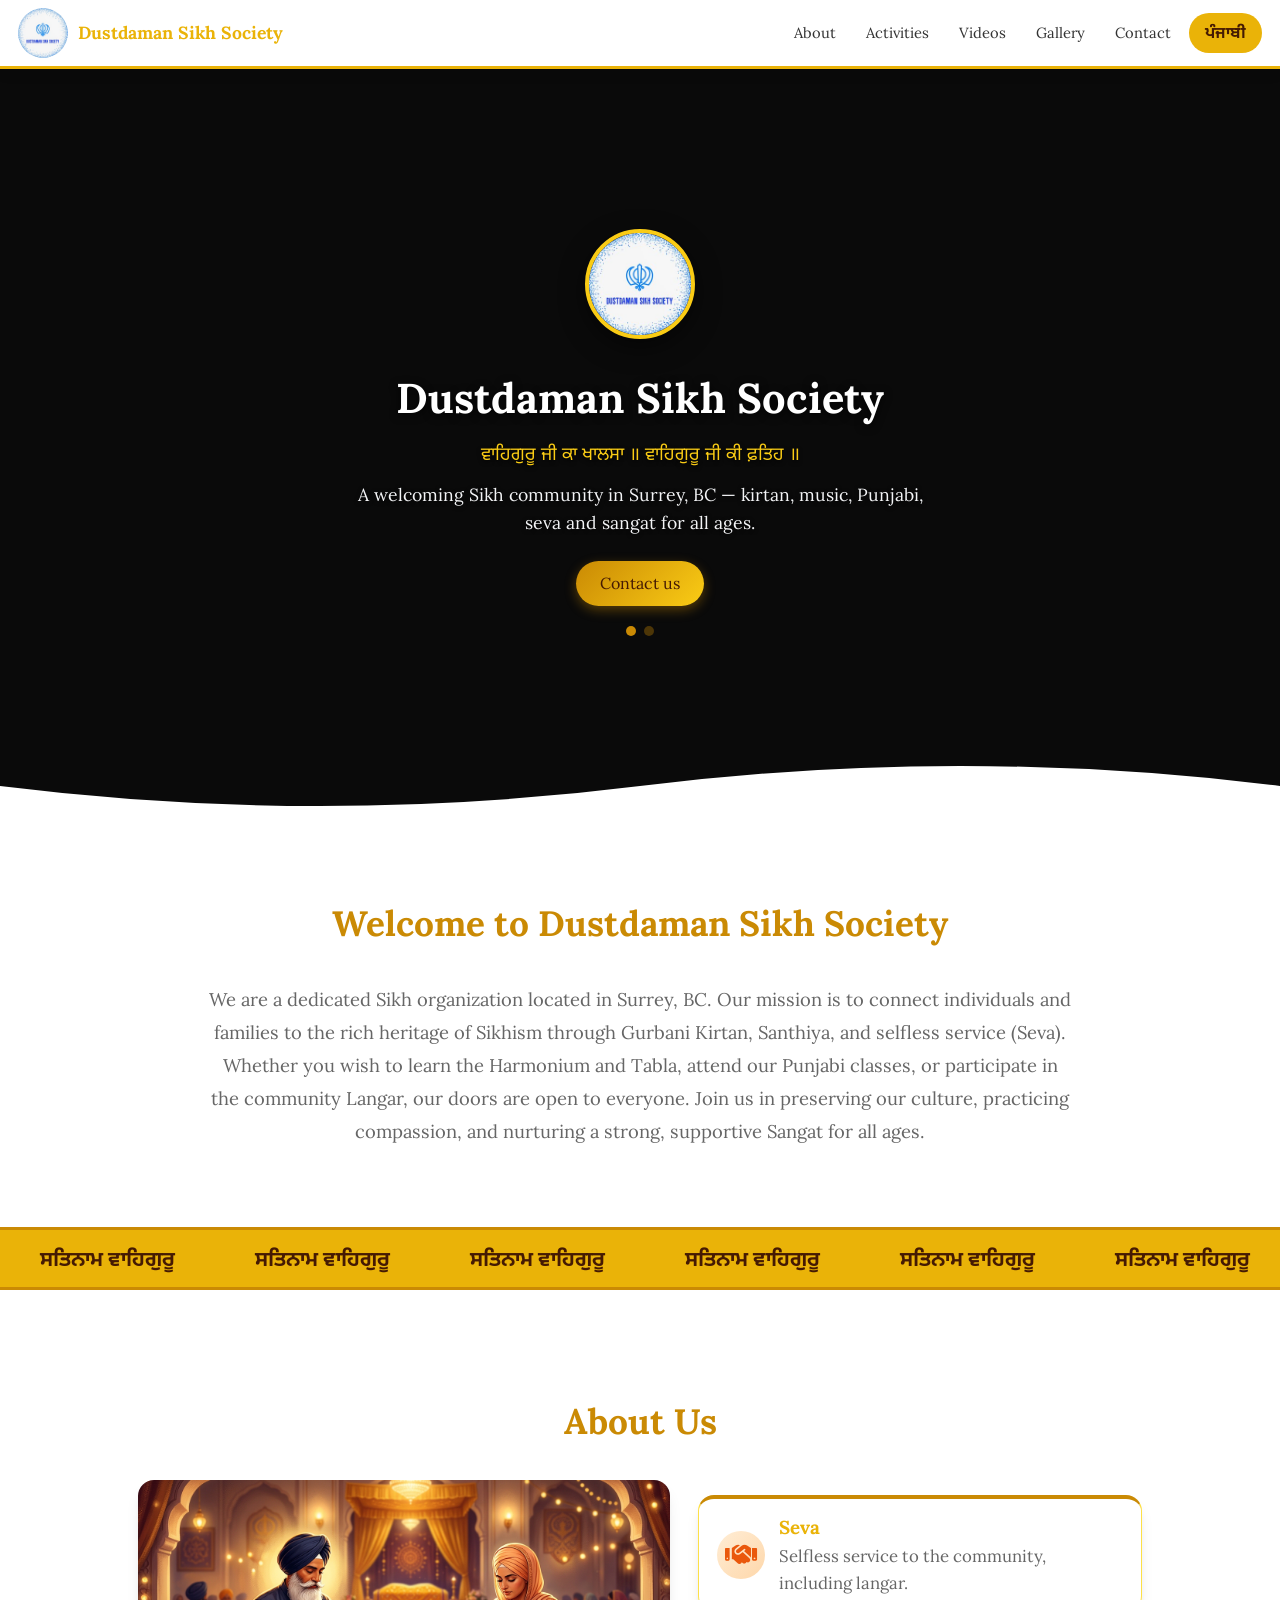
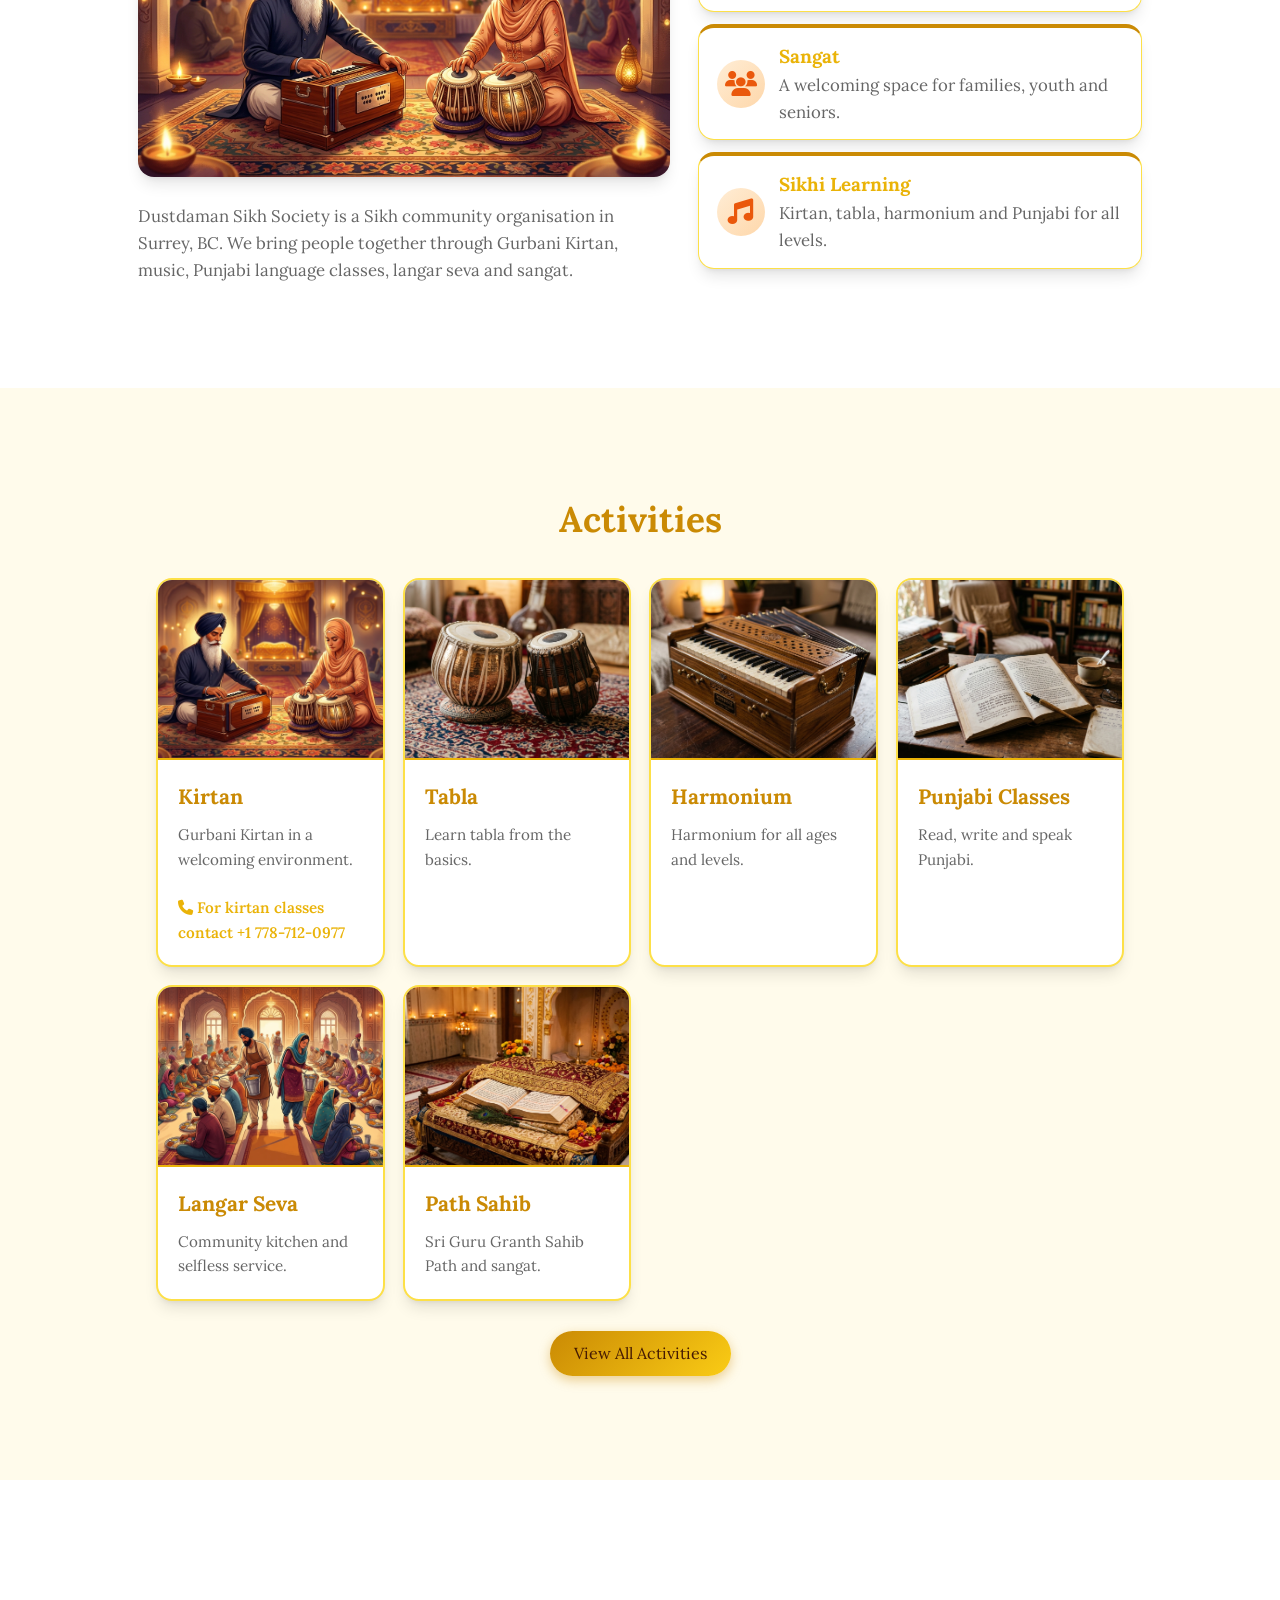
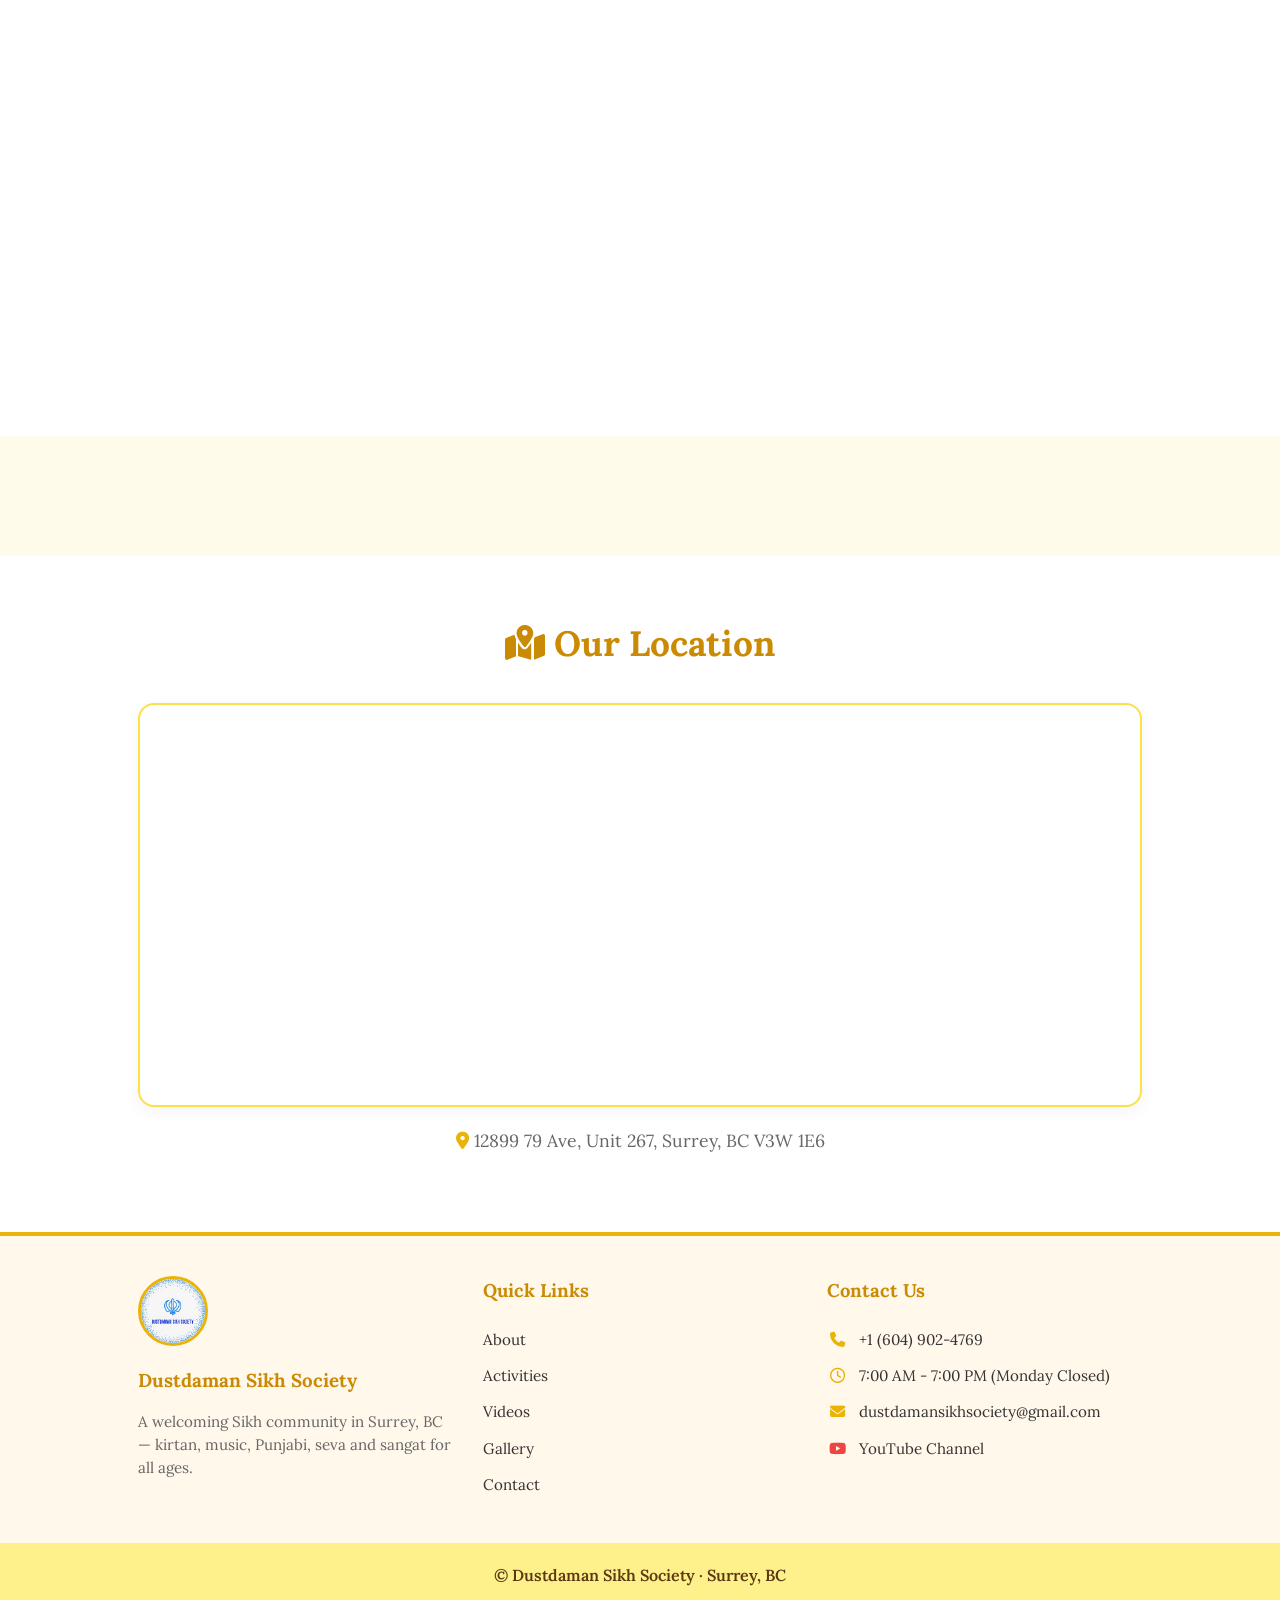
==== commit 2d3fa52e: "Mobile redesign: Use static image background and compact hero text" ====
--- a/index.html
+++ b/index.html
@@ -26,7 +26,7 @@
     <div style="position:absolute; inset:0; background:rgba(0,0,0,0.6); z-index: 2;"></div>
   </div>
   <!-- Content on top -->
-  <div style="position:relative; z-index:1; text-align:center; padding: 80px 16px 60px; width:100%;">
+  <div class="hero-content" style="position:relative; z-index:1; text-align:center; padding: 80px 16px 60px; width:100%;">
     <img src="assets/img/logo.jpg" alt="" style="width:110px; height:110px; border-radius:50%; border:4px solid #facc15; box-shadow:0 8px 24px rgba(0,0,0,0.5); margin-bottom:18px;">
     <h1 data-i="name" style="font-size:2.6rem; margin:0 0 8px; color:#ffffff; text-shadow:0 2px 8px rgba(0,0,0,0.8);"></h1>
     <div class="wj" style="margin-bottom:12px; color:#facc15; font-size:1.15rem; text-shadow:0 2px 4px rgba(0,0,0,0.8);">ਵਾਹਿਗੁਰੂ ਜੀ ਕਾ ਖਾਲਸਾ ॥ ਵਾਹਿਗੁਰੂ ਜੀ ਕੀ ਫ਼ਤਿਹ ॥</div>
--- a/assets/css/style.css
+++ b/assets/css/style.css
@@ -180,3 +180,38 @@
     width: 140% !important;
     height: 140% !important;
 }
+
+@media (max-width: 768px) {
+  /* Disable YouTube video background on mobile for instant load & clean look */
+  .video-cover {
+    display: none !important;
+  }
+  #hero-thumb {
+    opacity: 1 !important;
+  }
+  
+  /* Compact the hero content so it all fits on one screen without scrolling */
+  .hero {
+    min-height: 100vh !important;
+    justify-content: center !important;
+  }
+  .hero-content {
+    padding: 20px 16px !important;
+  }
+  .hero-content img {
+    width: 80px !important;
+    height: 80px !important;
+    margin-bottom: 12px !important;
+  }
+  .hero-content h1 {
+    font-size: 2rem !important;
+  }
+  .hero-content div {
+    font-size: 1.1rem !important;
+    margin-bottom: 16px !important;
+  }
+  .hero-content p {
+    font-size: 1rem !important;
+    margin-bottom: 24px !important;
+  }
+}
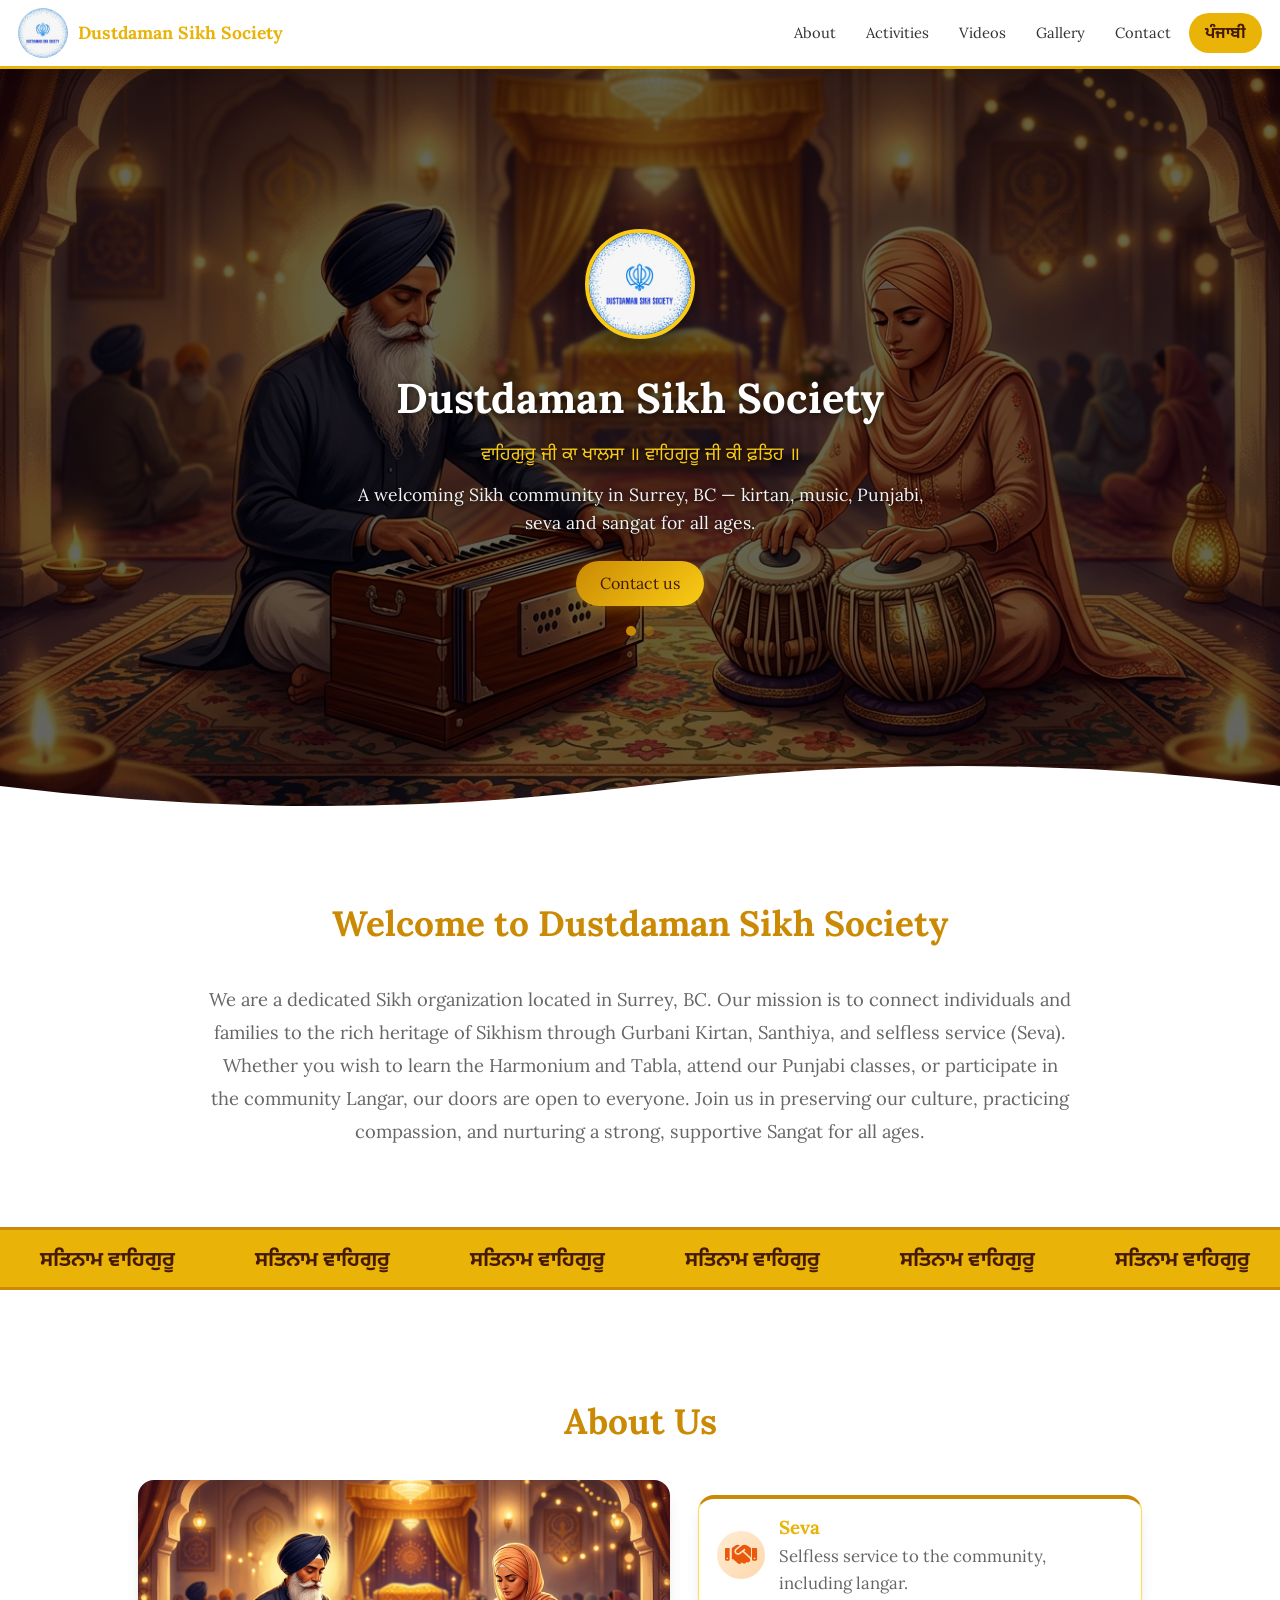
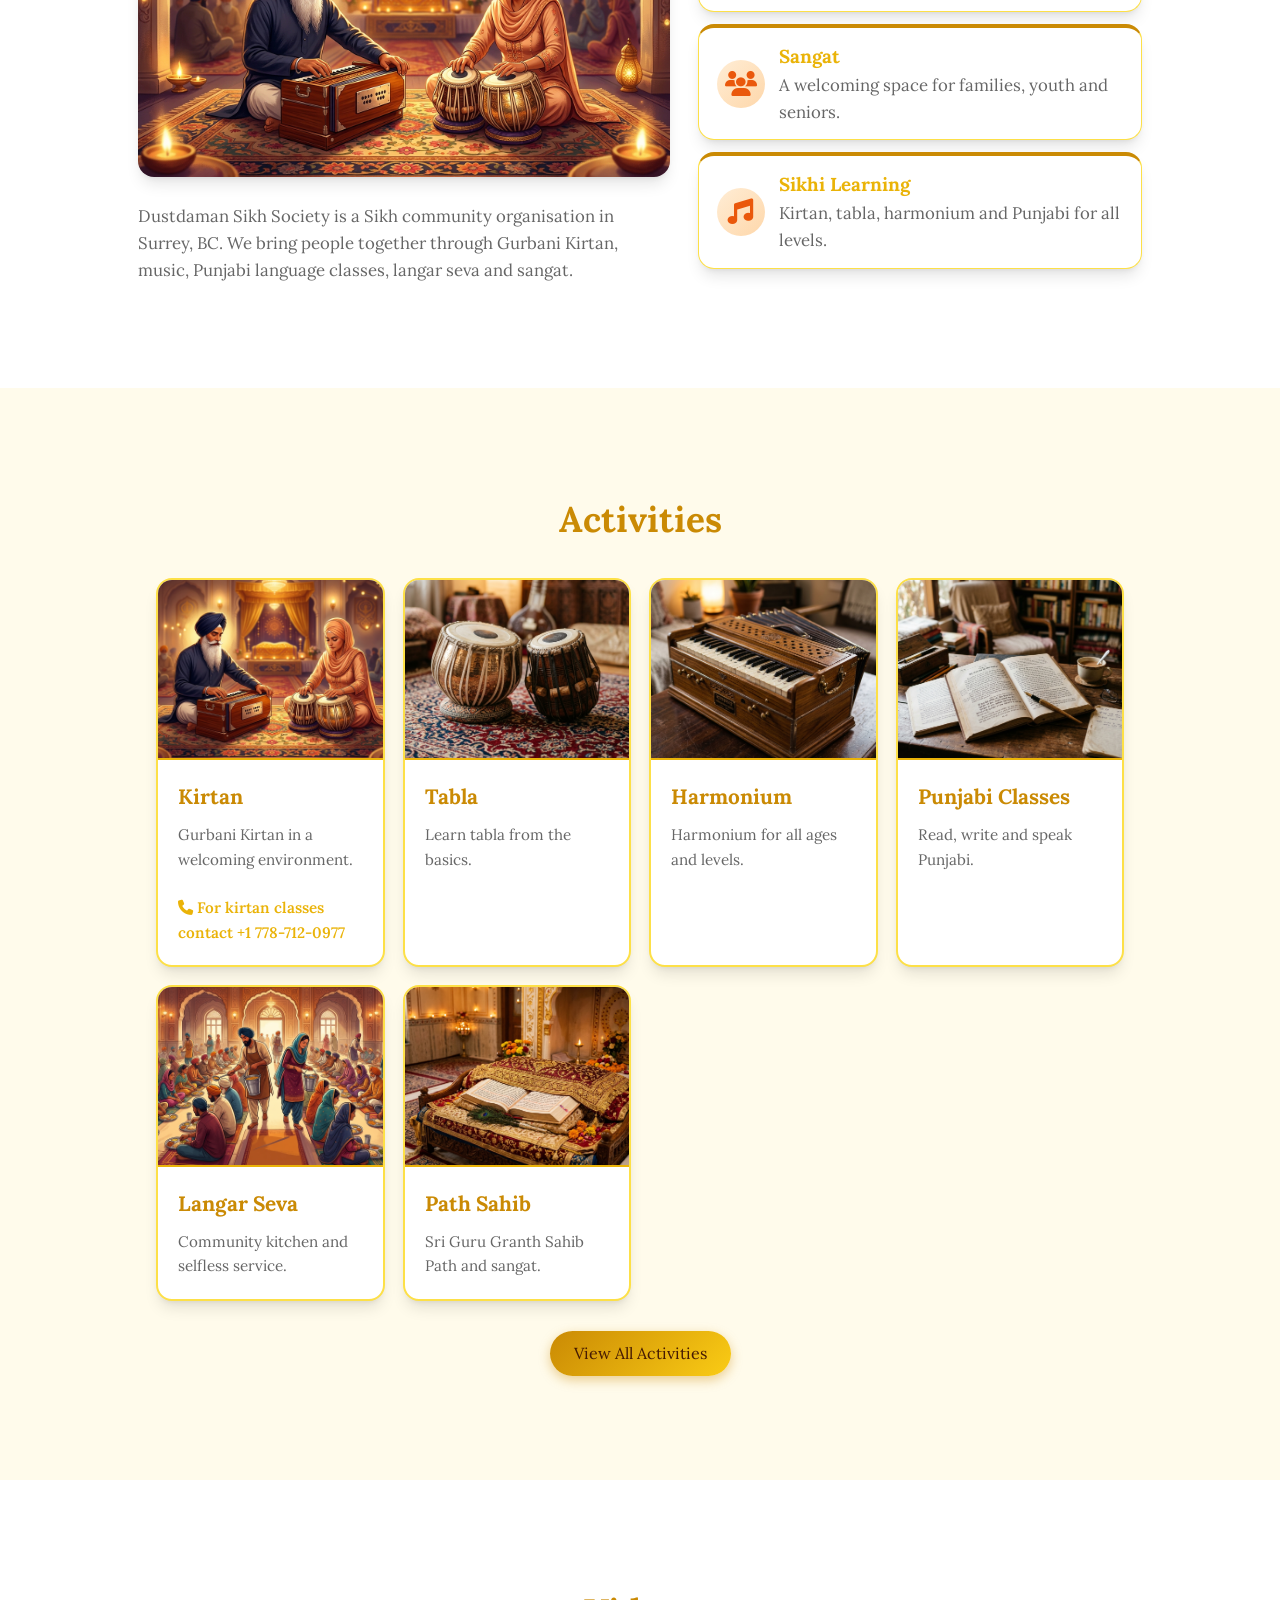
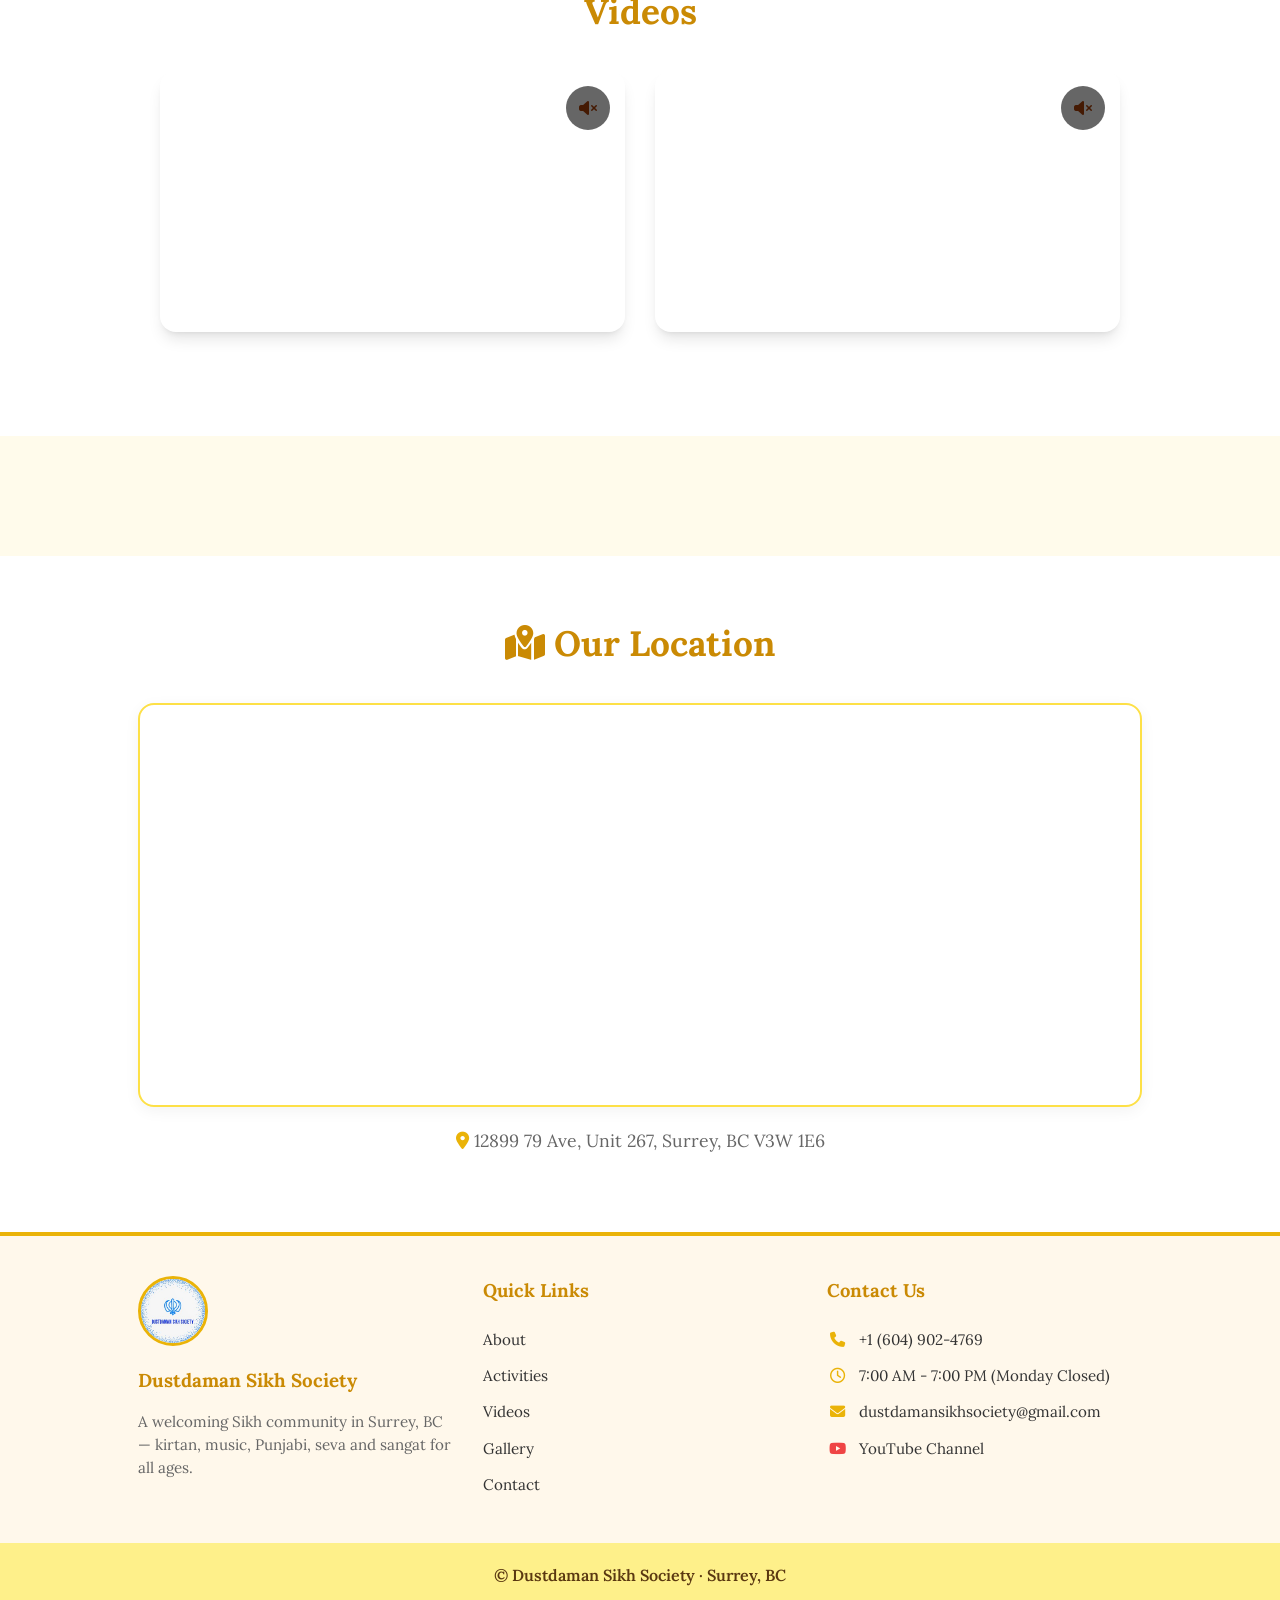
==== commit fc9628eb: "Replace YouTube thumbnail with local kirtan.jpg to fix black bars on mobile" ====
--- a/index.html
+++ b/index.html
@@ -18,7 +18,7 @@
 <div class="hero" style="position:relative; overflow:hidden; min-height:520px; display:flex; flex-direction:column; align-items:center; justify-content:center;">
   <!-- Video Carousel Background -->
   <div id="hero-vid-bg" style="position:absolute; inset:0; z-index:0; overflow:hidden; background: #1a1a1a;">
-    <div id="hero-thumb" style="position:absolute; inset:0; background: url('https://img.youtube.com/vi/xDVx1Yb7sCQ/maxresdefault.jpg') center/cover no-repeat; z-index: 1; transition: opacity 0.8s ease;"></div>
+    <div id="hero-thumb" style="position:absolute; inset:0; background: url('assets/img/kirtan.jpg') center/cover no-repeat; z-index: 1; transition: opacity 0.8s ease;"></div>
     <div class="video-cover">
       <div id="hero-player" style="width:100%; height:100%; transition: opacity 0.5s; opacity: 0;"></div>
     </div>
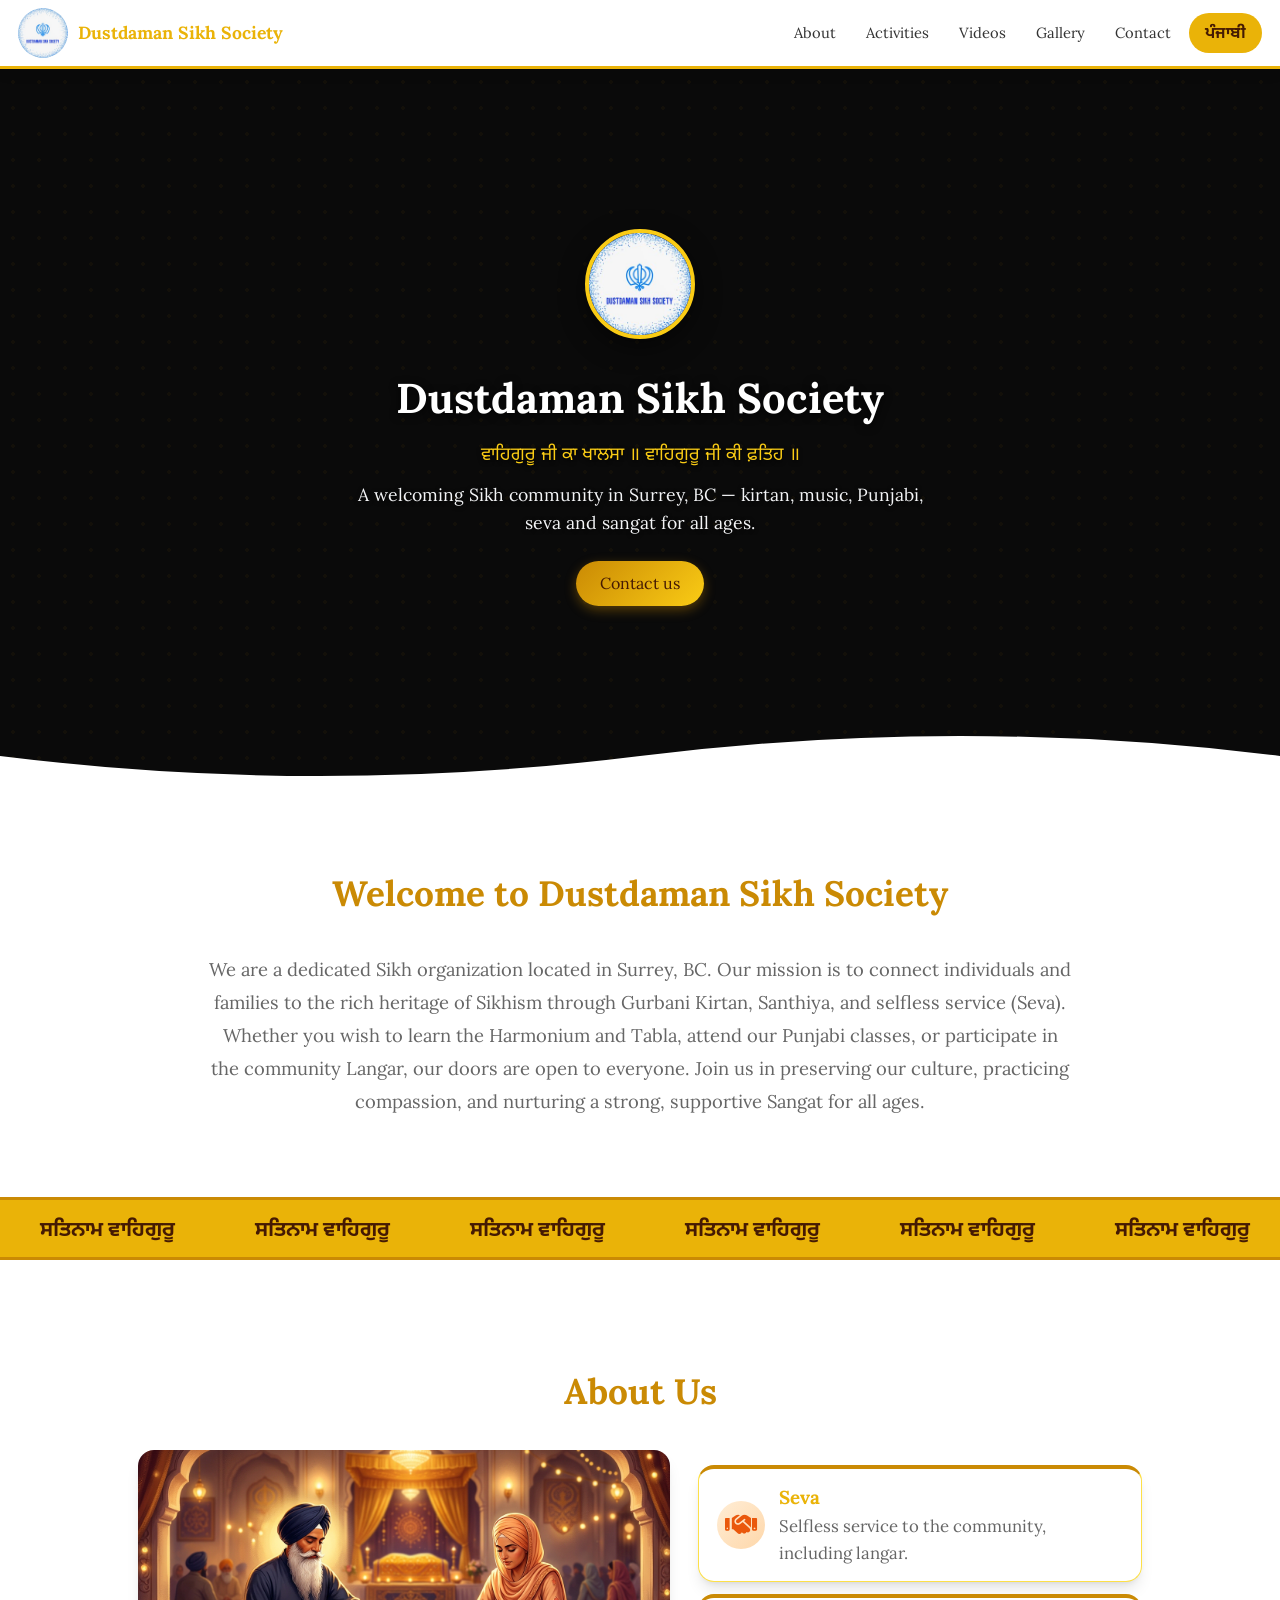
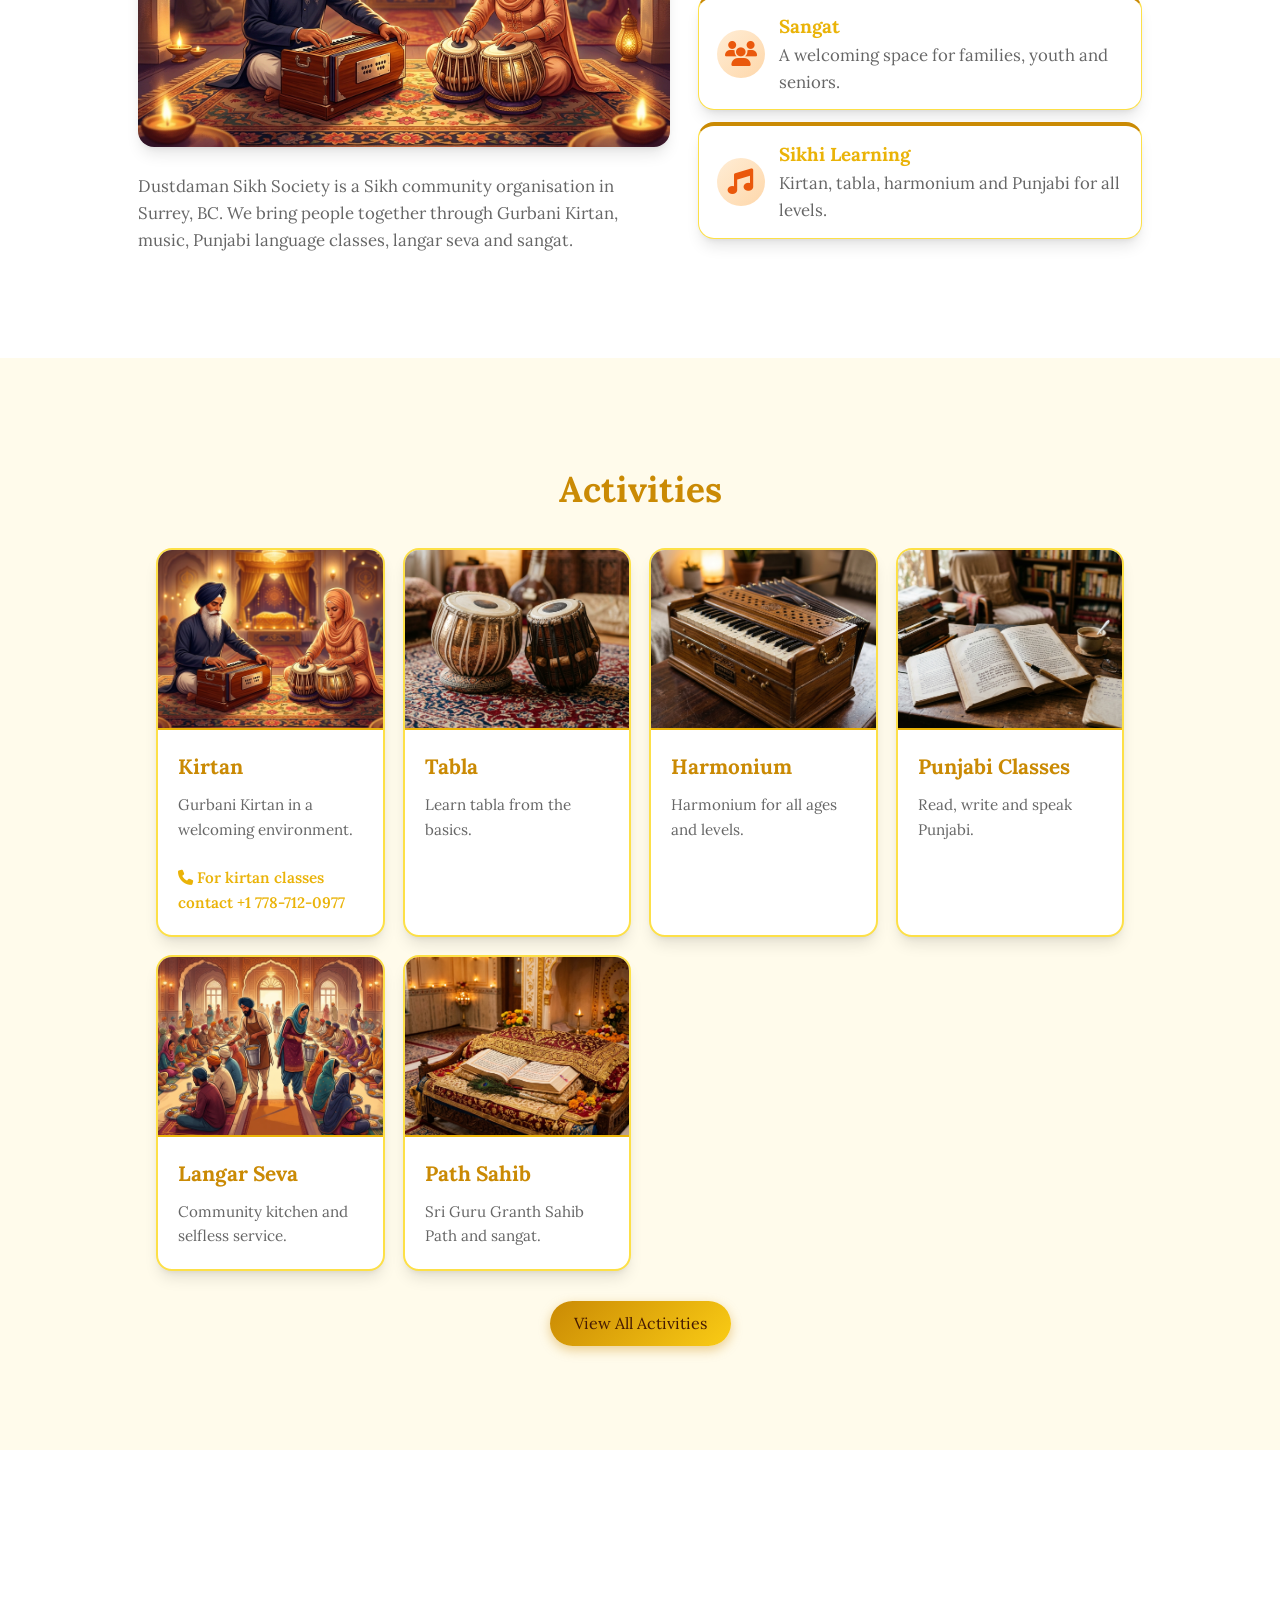
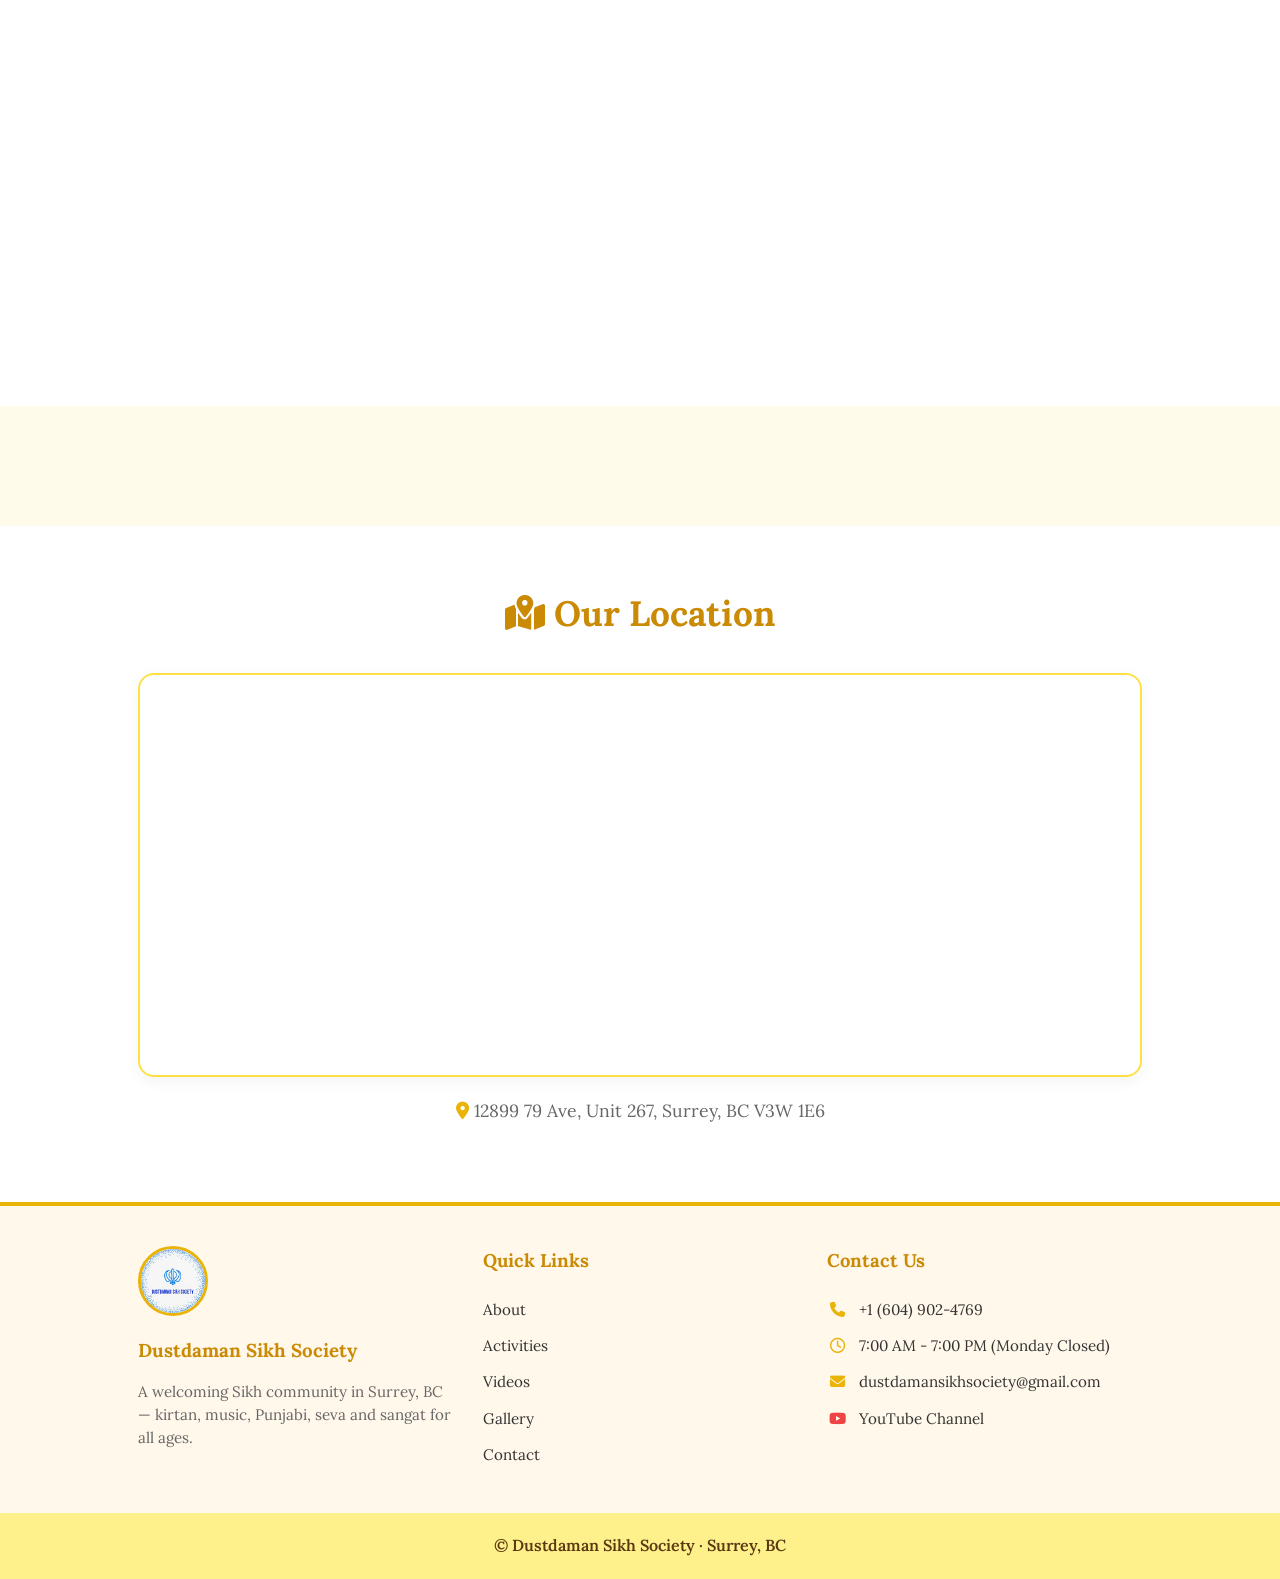
==== commit f42796ac: "Replace YouTube background with native HTML5 video (KKDD.mp4) and remove carousel" ====
--- a/index.html
+++ b/index.html
@@ -17,14 +17,12 @@
 
 <div class="hero" style="position:relative; overflow:hidden; min-height:520px; display:flex; flex-direction:column; align-items:center; justify-content:center;">
   <!-- Video Carousel Background -->
-  <div id="hero-vid-bg" style="position:absolute; inset:0; z-index:0; overflow:hidden; background: #1a1a1a;">
-    <div id="hero-thumb" style="position:absolute; inset:0; background: url('assets/img/kirtan.jpg') center/cover no-repeat; z-index: 1; transition: opacity 0.8s ease;"></div>
-    <div class="video-cover">
-      <div id="hero-player" style="width:100%; height:100%; transition: opacity 0.5s; opacity: 0;"></div>
-    </div>
-    <!-- Dark overlay for cinematic look -->
-    <div style="position:absolute; inset:0; background:rgba(0,0,0,0.6); z-index: 2;"></div>
-  </div>
+  <!-- Native Video Background -->
+  <video autoplay loop muted playsinline style="position:absolute; inset:0; width:100%; height:100%; object-fit:cover; z-index:0; pointer-events:none;">
+    <source src="assets/KKDD.mp4" type="video/mp4">
+  </video>
+  <!-- Dark overlay for cinematic look -->
+  <div style="position:absolute; inset:0; background:rgba(0,0,0,0.6); z-index: 1;"></div>
   <!-- Content on top -->
   <div class="hero-content" style="position:relative; z-index:1; text-align:center; padding: 80px 16px 60px; width:100%;">
     <img src="assets/img/logo.jpg" alt="" style="width:110px; height:110px; border-radius:50%; border:4px solid #facc15; box-shadow:0 8px 24px rgba(0,0,0,0.5); margin-bottom:18px;">
@@ -32,12 +30,7 @@
     <div class="wj" style="margin-bottom:12px; color:#facc15; font-size:1.15rem; text-shadow:0 2px 4px rgba(0,0,0,0.8);">ਵਾਹਿਗੁਰੂ ਜੀ ਕਾ ਖਾਲਸਾ ॥ ਵਾਹਿਗੁਰੂ ਜੀ ਕੀ ਫ਼ਤਿਹ ॥</div>
     <p data-i="tag" style="max-width:600px; margin:0 auto 24px; color:#f3f4f6; font-size:1.1rem; text-shadow:0 1px 4px rgba(0,0,0,0.8);"></p>
     <a class="btn" href="contact.html" data-i="cta"></a>
-    <!-- Video indicator dots -->
-    <div id="vid-dots" style="margin-top:20px; display:flex; gap:8px; justify-content:center;">
-      <span class="vid-dot active" onclick="switchHeroVid(0)" style="width:10px;height:10px;border-radius:50%;background:#ca8a04;cursor:pointer;transition:.3s;display:inline-block;"></span>
-      <span class="vid-dot" onclick="switchHeroVid(1)" style="width:10px;height:10px;border-radius:50%;background:rgba(202,138,4,0.35);cursor:pointer;transition:.3s;display:inline-block;"></span>
-    </div>
-  </div>
+    </div>
   <svg style="position:absolute; bottom:0; left:0; right:0; z-index:1;" viewBox="0 0 1440 60" preserveAspectRatio="none"><path d="M0 30 Q360 70 720 30 T1440 30 V60 H0Z" fill="var(--bg)"/></svg>
 </div>
 
@@ -162,79 +155,15 @@
 
 <script src="assets/js/script.js"></script>
 <script>
-// --- HERO VIDEO CAROUSEL ---
-var HERO_VIDS = ['xDVx1Yb7sCQ', 'GYaoqV-mCA4'];
-var heroPlayer, heroCurIdx = 0, heroTimer;
-
-function startHeroTimer() { /* auto switch disabled */ }
-
-function nextHeroVid() {
-  clearTimeout(heroTimer);
-  heroCurIdx = (heroCurIdx + 1) % HERO_VIDS.length;
-  switchHeroVid(heroCurIdx);
-}
-
-function switchHeroVid(idx) {
-  clearTimeout(heroTimer);
-  heroCurIdx = idx;
+  // --- YOUTUBE API INIT ---
+  var tag = document.createElement('script');
+  tag.src = "https://www.youtube.com/iframe_api";
+  var firstScriptTag = document.getElementsByTagName('script')[0];
+  firstScriptTag.parentNode.insertBefore(tag, firstScriptTag);
   
-  // Update Thumbnail Image Instantly
-  var thumb = document.getElementById('hero-thumb');
-  var playerDiv = document.getElementById('hero-player');
-  if(thumb && playerDiv) {
-      thumb.style.backgroundImage = "url('https://img.youtube.com/vi/" + HERO_VIDS[idx] + "/maxresdefault.jpg')";
-      thumb.style.opacity = '1';
-      playerDiv.style.opacity = '0';
-  }
-
-  if (heroPlayer && heroPlayer.loadVideoById) {
-    heroPlayer.loadVideoById({videoId: HERO_VIDS[idx], startSeconds: 10});
-  }
-  document.querySelectorAll('.vid-dot').forEach(function(d,i){
-    d.style.background = i === idx ? '#ca8a04' : 'rgba(202,138,4,0.35)';
-  });
-  startHeroTimer();
-}
-
-// --- YOUTUBE API INIT ---
-var tag = document.createElement('script');
-tag.src = "https://www.youtube.com/iframe_api";
-var firstScriptTag = document.getElementsByTagName('script')[0];
-firstScriptTag.parentNode.insertBefore(tag, firstScriptTag);
-
-var p1, p2;
+  var p1, p2;
 function onYouTubeIframeAPIReady() {
-    // 1. Init Hero Player
-    var heroEl = document.getElementById('hero-player');
-    if (heroEl) {
-        heroPlayer = new YT.Player('hero-player', {
-            videoId: HERO_VIDS[0],
-            width: '100%',
-            height: '100%',
-            playerVars: { autoplay:1, mute:1, controls:0, loop:0, rel:0, modestbranding:1, showinfo:0, iv_load_policy:3, playsinline:1 },
-            events: {
-                'onReady': function(e){ 
-                    e.target.seekTo(10, true); 
-                    e.target.playVideo(); 
-                    setInterval(function() {
-                        if (e.target.getCurrentTime && e.target.getCurrentTime() >= 30) {
-                            e.target.seekTo(10, true);
-                        }
-                    }, 500);
-                },
-                'onStateChange': function(e){
-                    if (e.data === YT.PlayerState.PLAYING) {
-                        setTimeout(function() {
-                            document.getElementById('hero-thumb').style.opacity = '0';
-                            document.getElementById('hero-player').style.opacity = '1';
-                        }, 800);
-                    }
-                }
-            }
-        });
-    }
-
-    // 2. Init Video Grid Players
+    // Init Video Grid Players
     var player1El = document.getElementById('player1');
     if (player1El) {
         p1 = new YT.Player('player1', {
--- a/assets/css/style.css
+++ b/assets/css/style.css
@@ -161,34 +161,13 @@
   
 }
 
-.video-cover {
-    position: absolute;
-    top: 50%;
-    left: 50%;
-    transform: translate(-50%, -50%);
-    width: 100vw;
-    height: 56.25vw;
-    min-height: 100vh;
-    min-width: 177.77vh;
-    pointer-events: none;
-    z-index: 0;
-}
-.video-cover iframe {
-    position: absolute;
-    top: -20%;
-    left: -20%;
-    width: 140% !important;
-    height: 140% !important;
-}
+
+
 
 @media (max-width: 768px) {
   /* Disable YouTube video background on mobile for instant load & clean look */
-  .video-cover {
-    display: none !important;
-  }
-  #hero-thumb {
-    opacity: 1 !important;
-  }
+  
+  
   
   /* Compact the hero content so it all fits on one screen without scrolling */
   .hero {
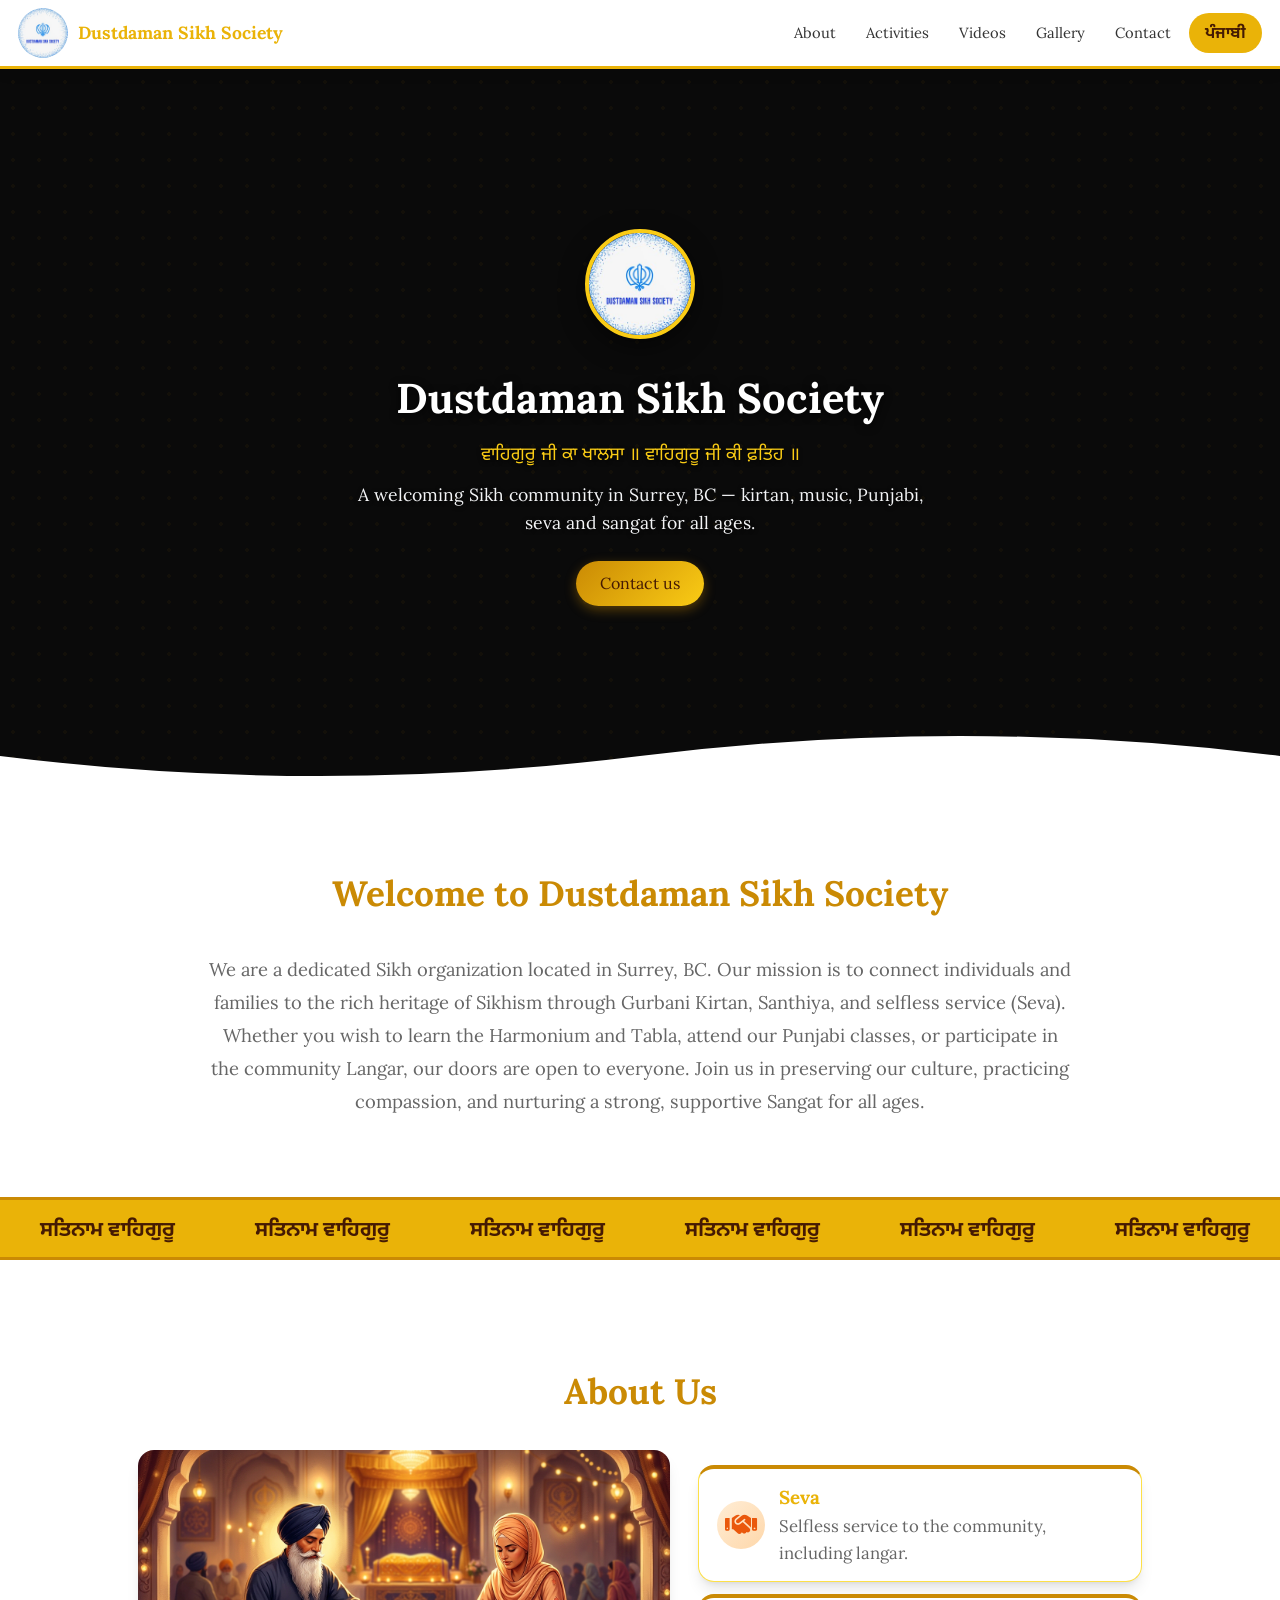
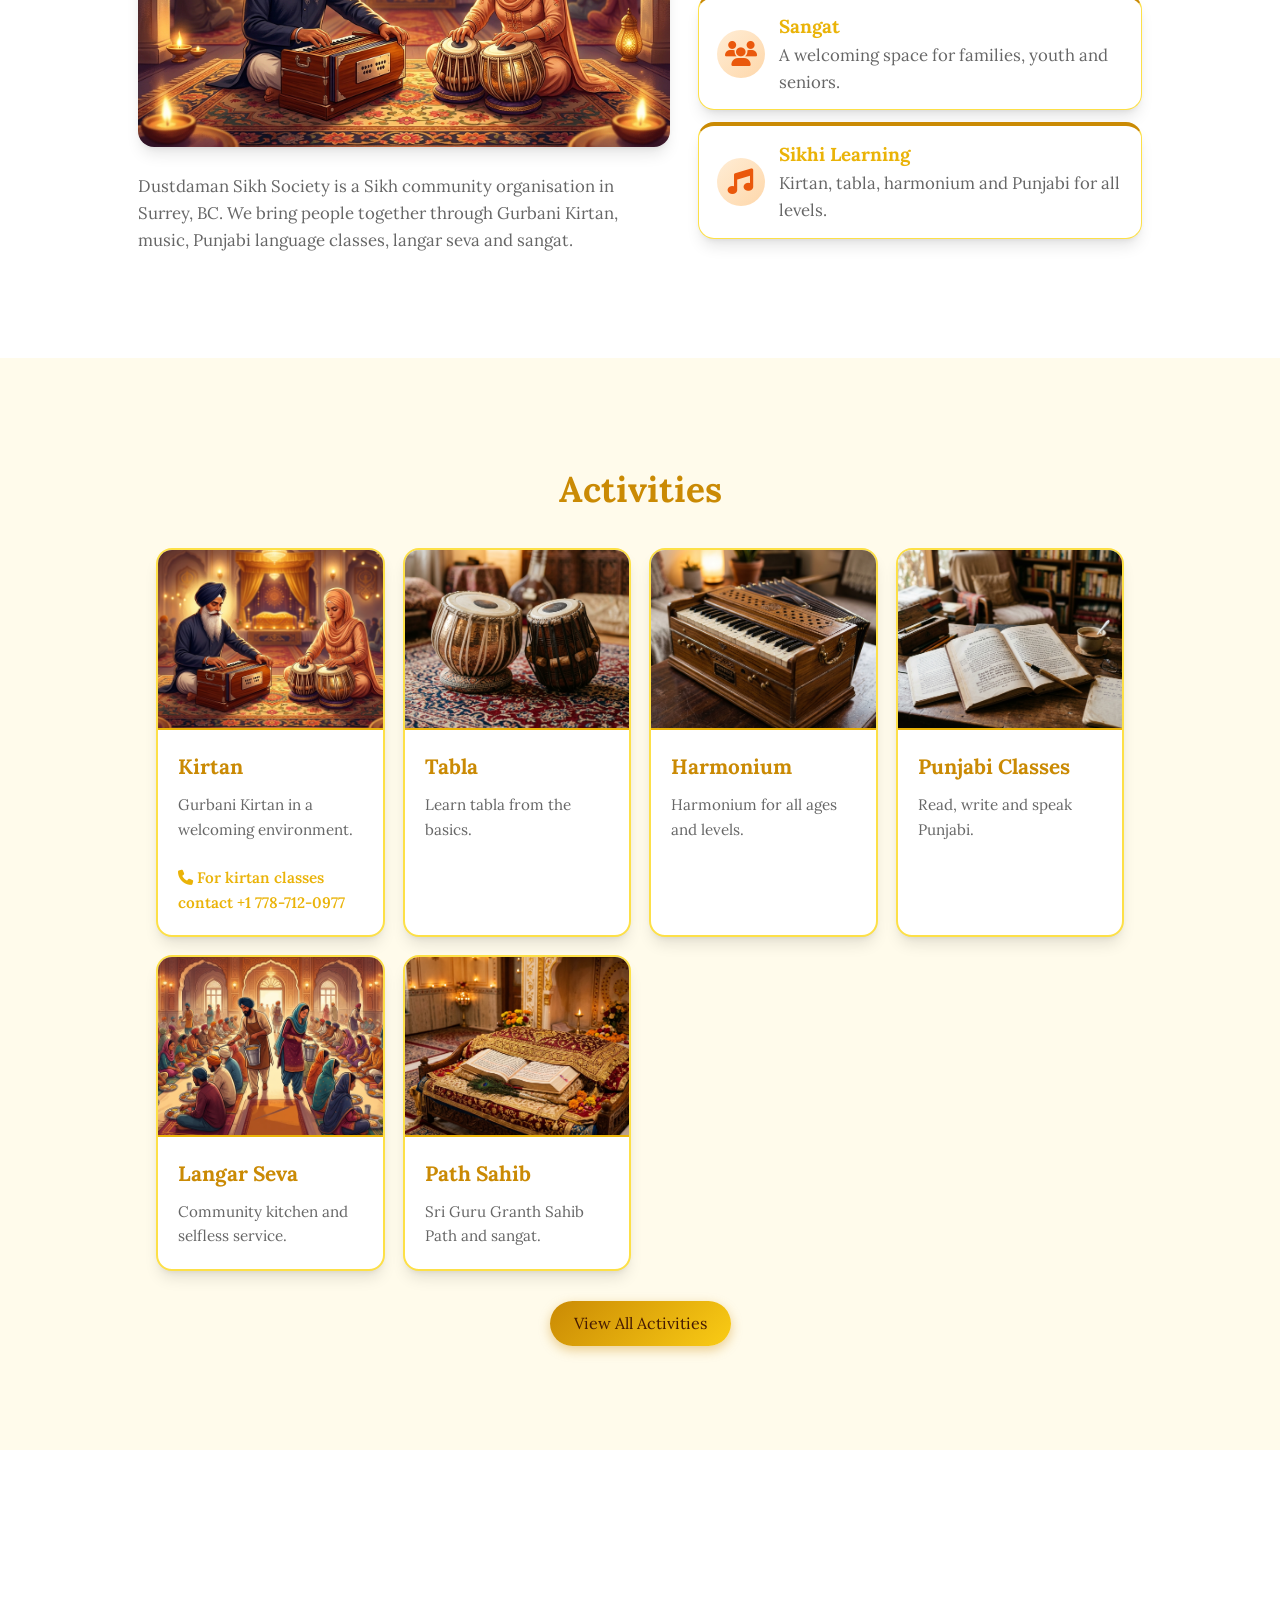
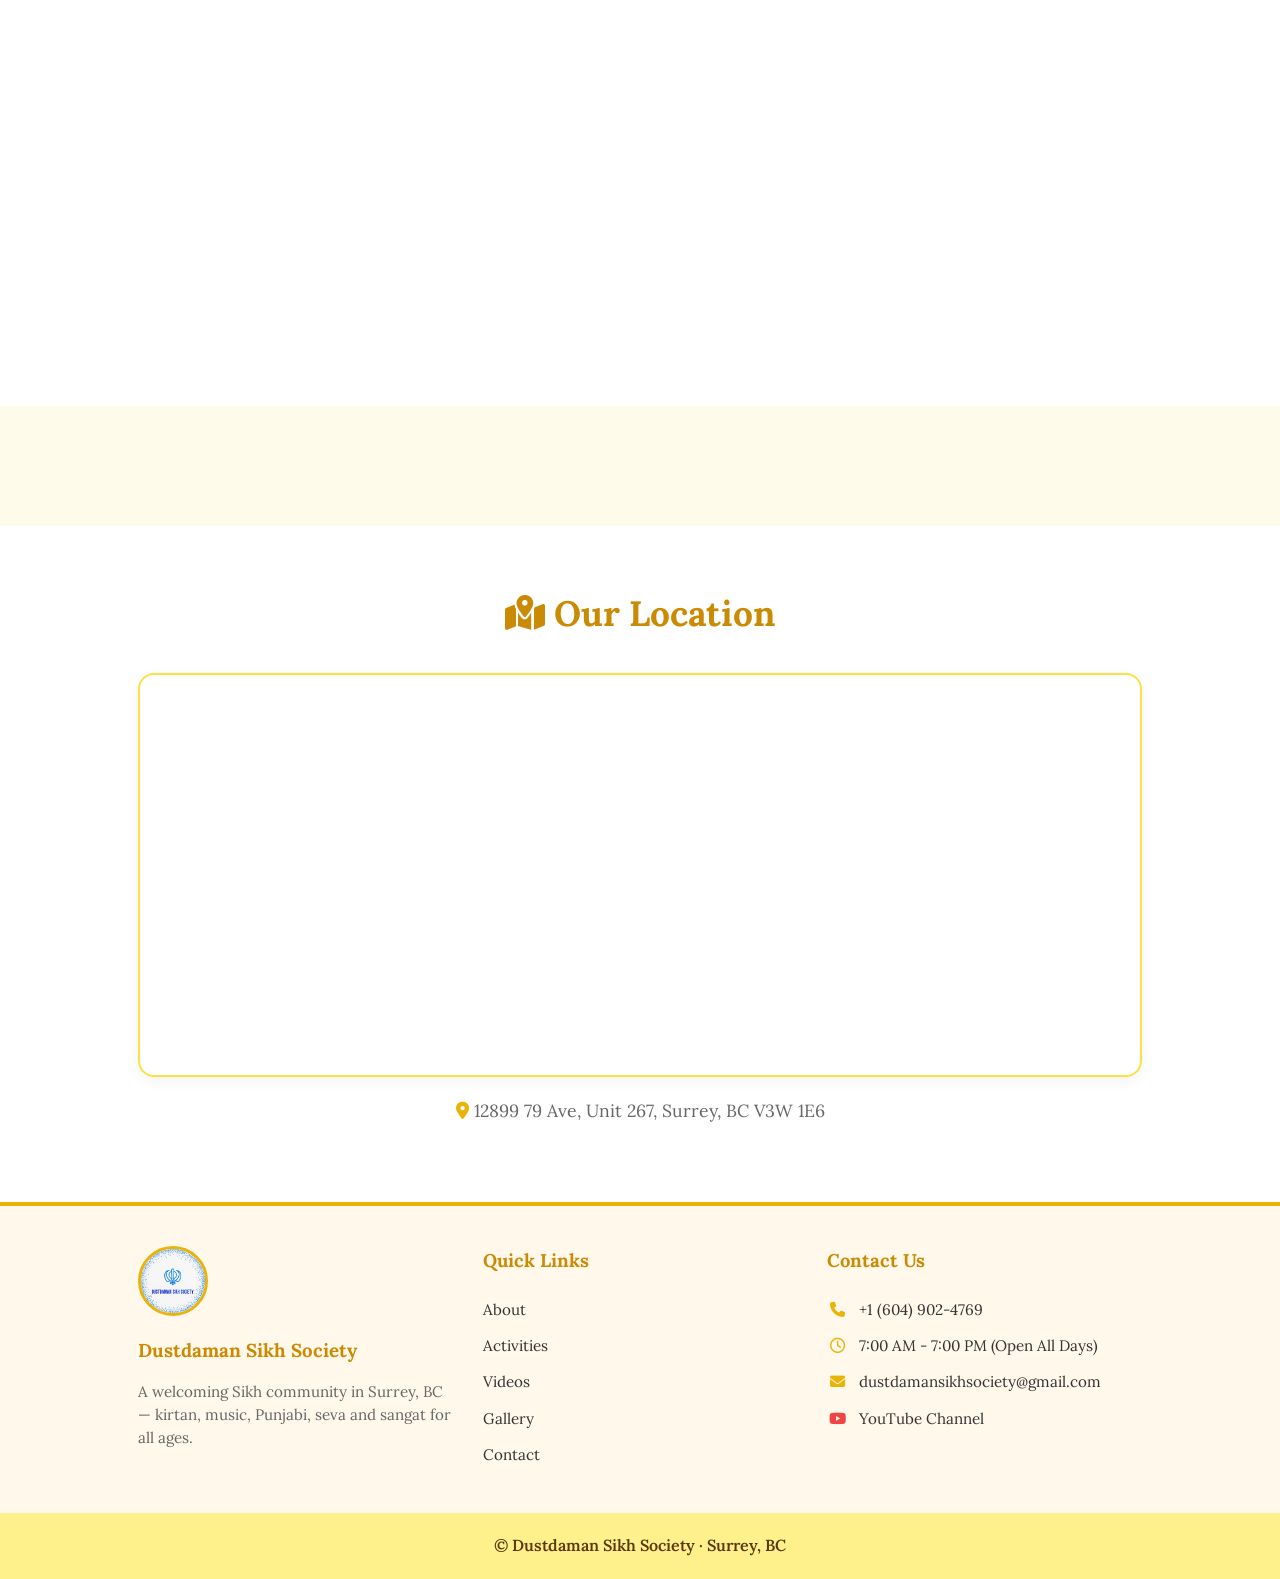
==== commit 1980c056: "Change timings to Open all days" ====
--- a/index.html
+++ b/index.html
@@ -145,7 +145,7 @@
   <div class="f-contact">
     <h3>Contact Us</h3>
     <a href="tel:+16049024769"><i class="fa-solid fa-phone"></i> +1 (604) 902-4769</a>
-    <span style="display:block; padding: 6px 0; font-size: 0.95rem; color: var(--tx);"><i class="fa-regular fa-clock" style="color:var(--pr); width:20px; text-align:center; margin-right:8px;"></i> 7:00 AM - 7:00 PM (Monday Closed)</span>
+    <span style="display:block; padding: 6px 0; font-size: 0.95rem; color: var(--tx);"><i class="fa-regular fa-clock" style="color:var(--pr); width:20px; text-align:center; margin-right:8px;"></i> 7:00 AM - 7:00 PM (Open All Days)</span>
     <a href="mailto:dustdamansikhsociety@gmail.com"><i class="fa-solid fa-envelope"></i> dustdamansikhsociety@gmail.com</a>
     <a href="https://youtube.com/@dustdamansikhsociety2023?si=8NLfI50wWl8-PMSh" target="_blank" rel="noopener"><i class="fa-brands fa-youtube" style="color:#ef4444;"></i> YouTube Channel</a>
   </div>
--- a/assets/css/style.css
+++ b/assets/css/style.css
@@ -186,7 +186,7 @@
     font-size: 2rem !important;
   }
   .hero-content div {
-    font-size: 1.1rem !important;
+    font-size: 0.95rem !important;
     margin-bottom: 16px !important;
   }
   .hero-content p {
@@ -194,3 +194,8 @@
     margin-bottom: 24px !important;
   }
 }
+
+.m-break { display: none; }
+@media (max-width: 768px) {
+  .m-break { display: block; }
+}
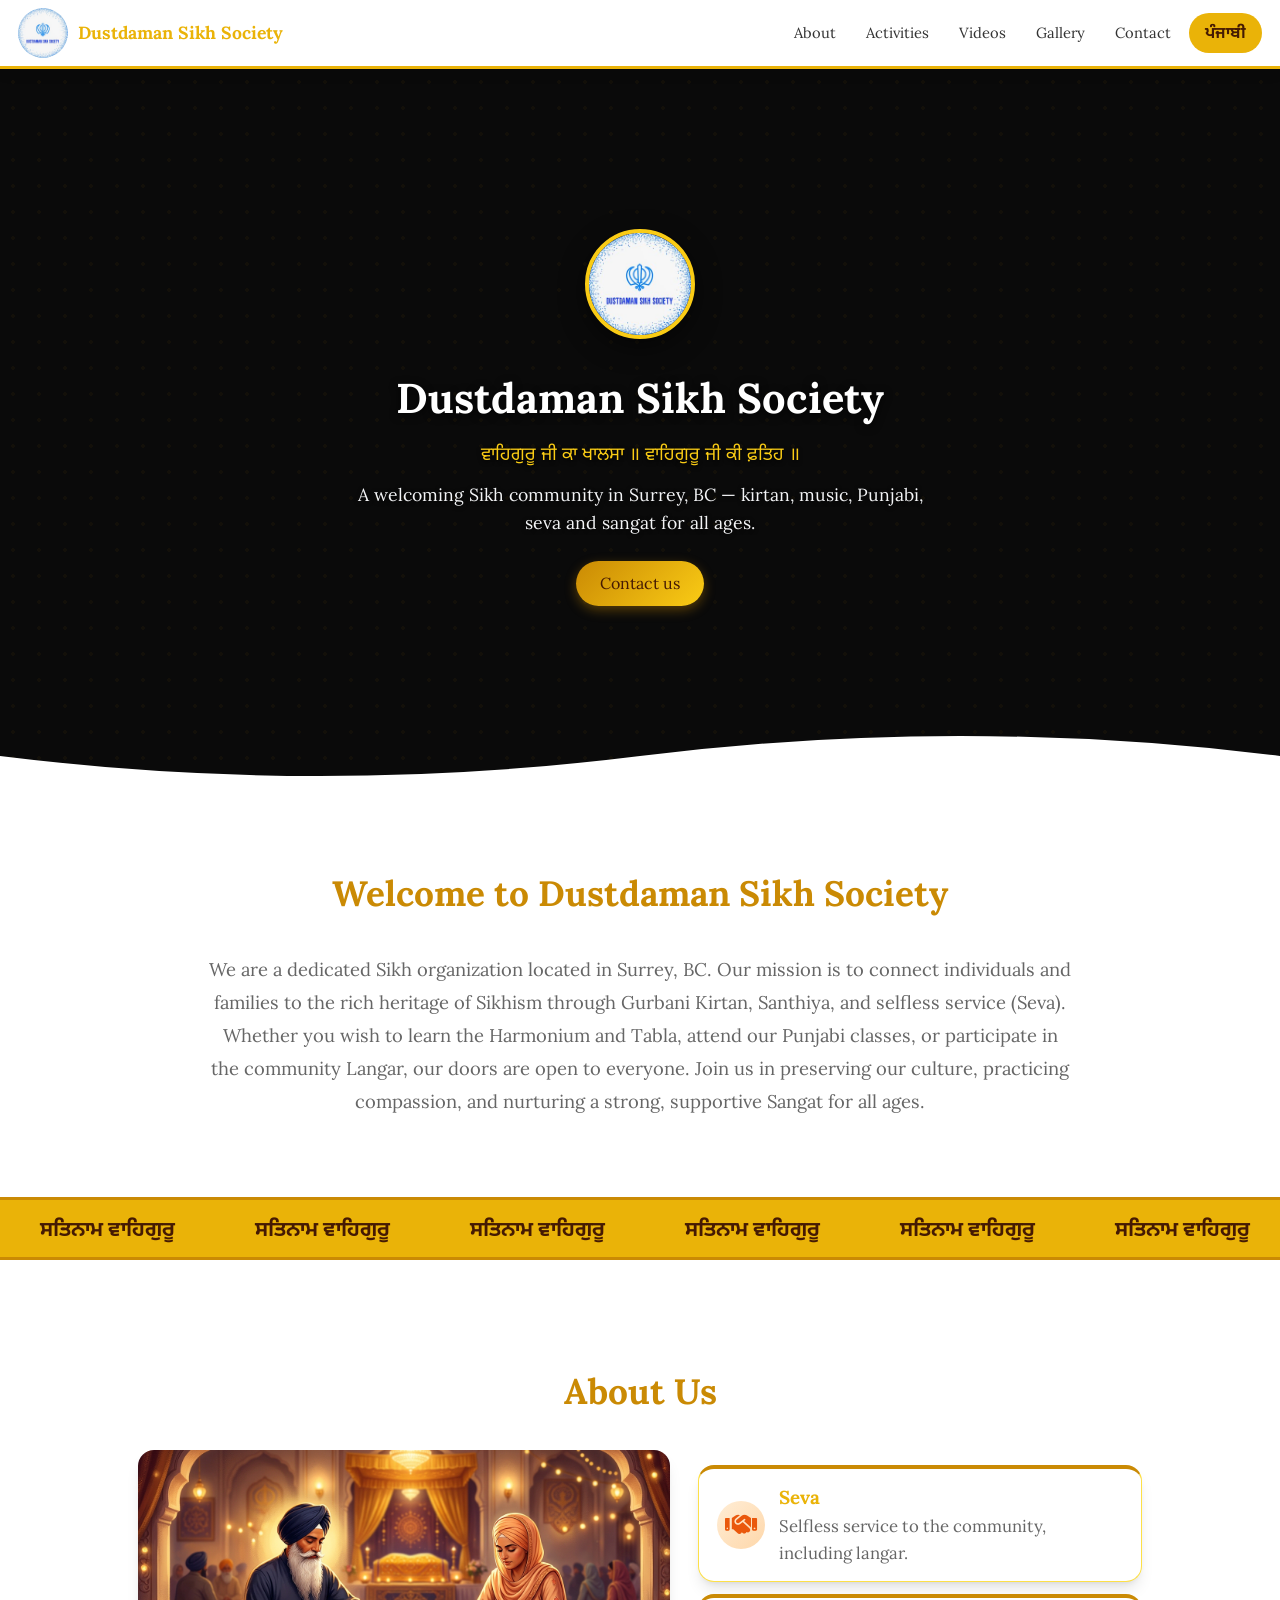
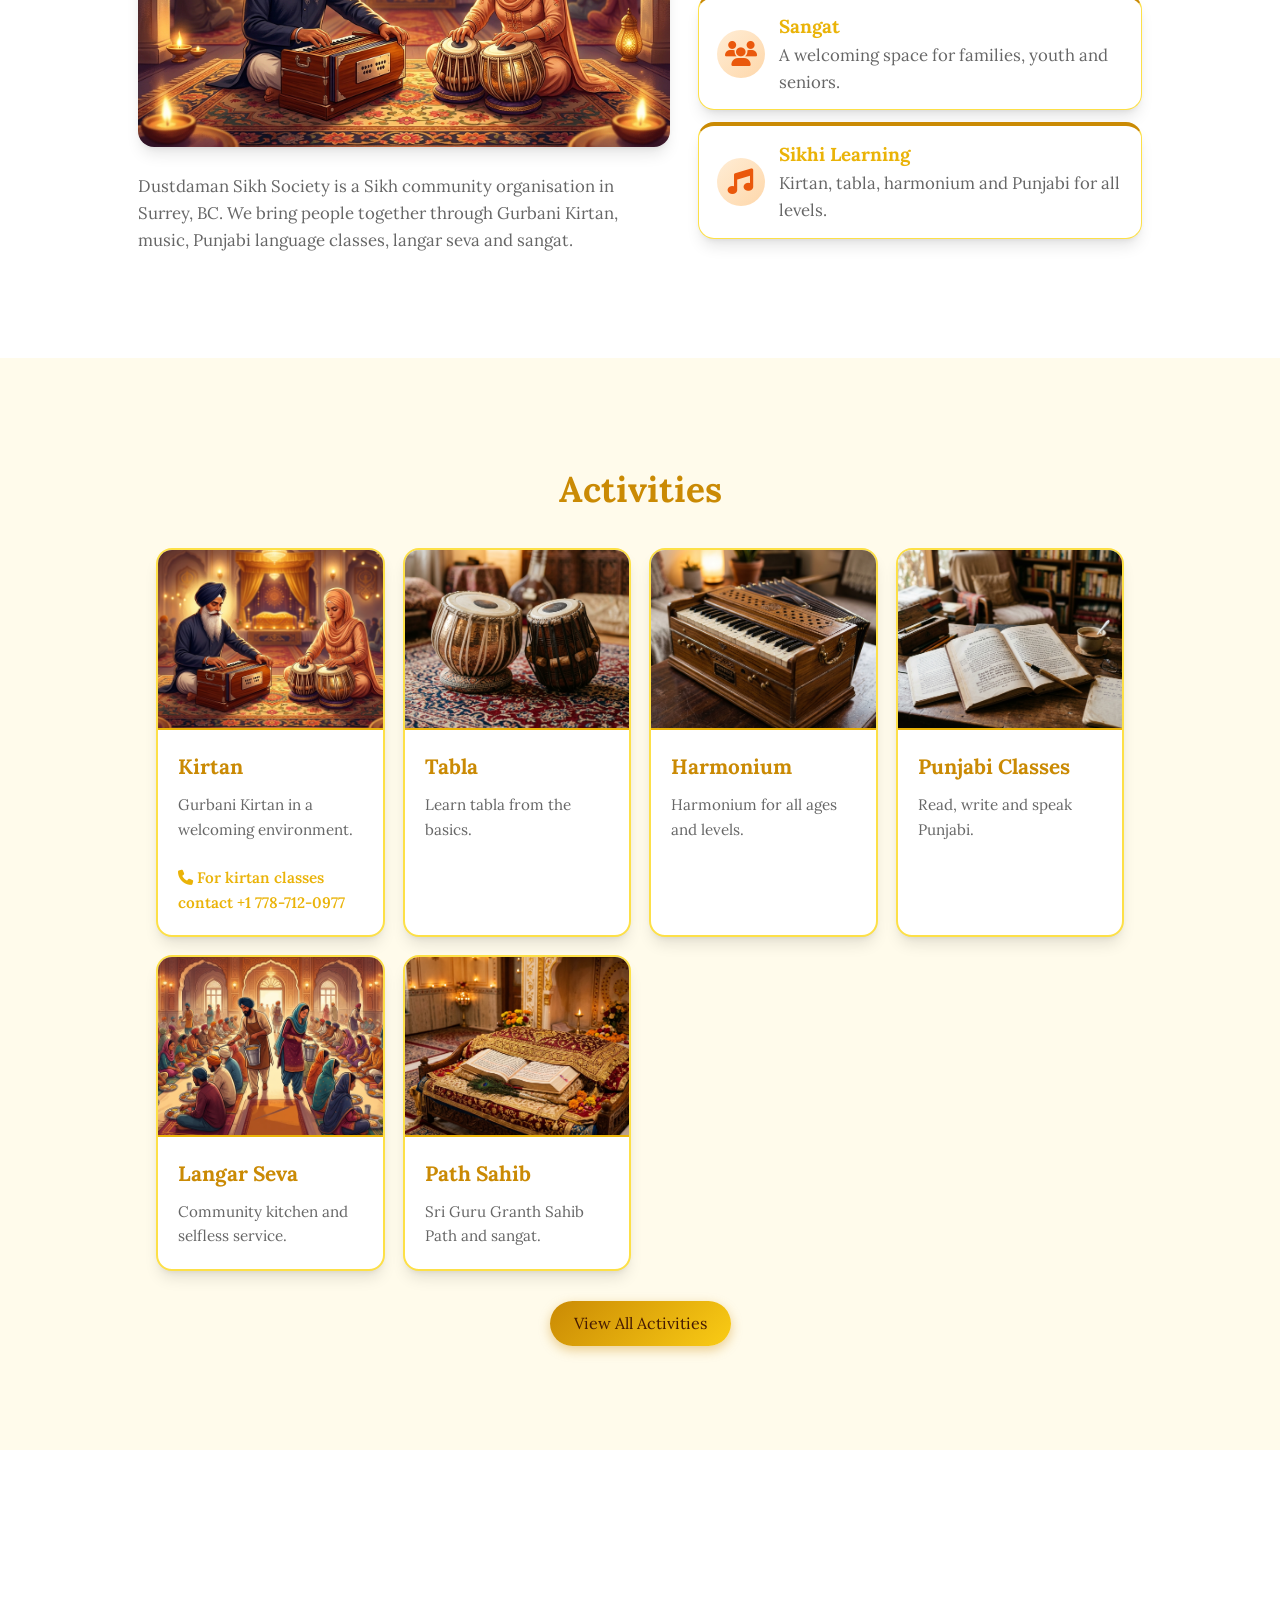
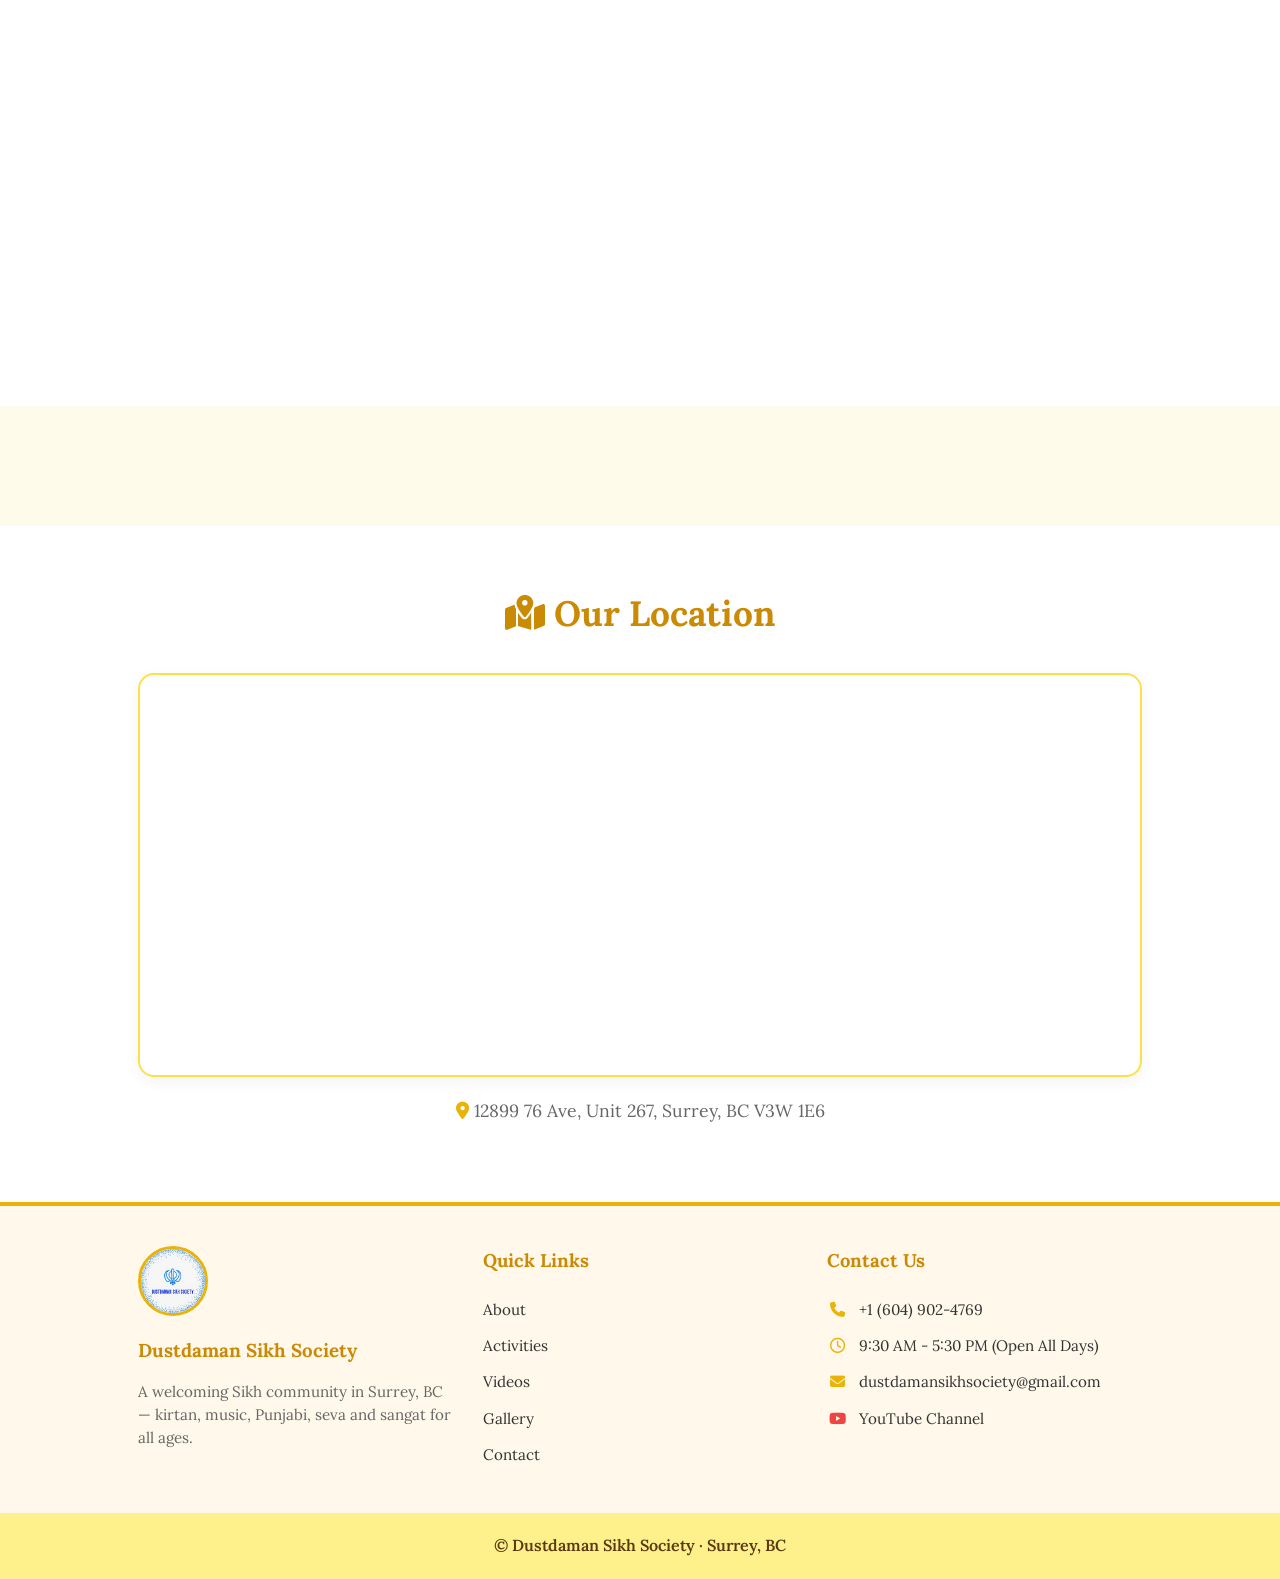
==== commit bec39629: "Update address to 76 Ave and timings to 9:30 AM - 5:30 PM" ====
--- a/index.html
+++ b/index.html
@@ -3,7 +3,7 @@
 <meta name="viewport" content="width=device-width, initial-scale=1, viewport-fit=cover">
 <link rel="preconnect" href="https://fonts.googleapis.com"><link href="https://fonts.googleapis.com/css2?family=Noto+Sans+Gurmukhi:wght@400;600;700&family=Lora:ital,wght@0,400;0,500;0,600;0,700;1,400&display=swap" rel="stylesheet"><meta name="description" content="Dustdaman Sikh Society, Surrey BC: kirtan, tabla, harmonium, Punjabi classes and langar seva.">
 <meta property="og:title" content="Dustdaman Sikh Society"><meta property="og:description" content="Kirtan, tabla, harmonium, Punjabi classes and langar seva in Surrey, BC.">
-<script type="application/ld+json">{"@context":"https://schema.org","@type":"Organization","name":"Dustdaman Sikh Society","telephone":"+16049024769","email":"dustdamansikhsociety@gmail.com","address":{"@type":"PostalAddress","streetAddress":"12899 79 Ave, Unit 267","addressLocality":"Surrey","addressRegion":"BC","postalCode":"V3W 1E6","addressCountry":"CA"}}</script>
+<script type="application/ld+json">{"@context":"https://schema.org","@type":"Organization","name":"Dustdaman Sikh Society","telephone":"+16049024769","email":"dustdamansikhsociety@gmail.com","address":{"@type":"PostalAddress","streetAddress":"12899 76 Ave, Unit 267","addressLocality":"Surrey","addressRegion":"BC","postalCode":"V3W 1E6","addressCountry":"CA"}}</script>
 <title>Dustdaman Sikh Society</title>
 <link rel="stylesheet" href="assets/css/style.css"><link rel="stylesheet" href="https://cdnjs.cloudflare.com/ajax/libs/font-awesome/6.4.0/css/all.min.css">
 </head><body>
@@ -119,10 +119,10 @@
 <section id="location" class="rv" style=" padding: 0 18px;">
     <h2><i class="fa-solid fa-map-location-dot"></i> Our Location</h2>
     <div style="width:100%; border-radius:16px; overflow:hidden; box-shadow:0 4px 15px rgba(0,0,0,0.05); border: 2px solid var(--bd);">
-        <iframe src="https://www.google.com/maps?q=Dustdaman+Sikh+Society,+12899+79+Ave,+Unit+267,+Surrey,+BC+V3W+1E6&output=embed" width="100%" height="400" style="border:0; display:block;" allowfullscreen="" loading="lazy" referrerpolicy="no-referrer-when-downgrade"></iframe>
+        <iframe src="https://www.google.com/maps?q=Dustdaman+Sikh+Society,+12899+76+Ave,+Unit+267,+Surrey,+BC+V3W+1E6&output=embed" width="100%" height="400" style="border:0; display:block;" allowfullscreen="" loading="lazy" referrerpolicy="no-referrer-when-downgrade"></iframe>
     </div>
     <div style="text-align:center; margin-top:20px;">
-        <p style="color:var(--mu); font-size:1.1rem;"><i class="fa-solid fa-location-dot" style="color:var(--pr);"></i> 12899 79 Ave, Unit 267, Surrey, BC V3W 1E6</p>
+        <p style="color:var(--mu); font-size:1.1rem;"><i class="fa-solid fa-location-dot" style="color:var(--pr);"></i> 12899 76 Ave, Unit 267, Surrey, BC V3W 1E6</p>
     </div>
 </section>
 </div>
@@ -145,7 +145,7 @@
   <div class="f-contact">
     <h3>Contact Us</h3>
     <a href="tel:+16049024769"><i class="fa-solid fa-phone"></i> +1 (604) 902-4769</a>
-    <span style="display:block; padding: 6px 0; font-size: 0.95rem; color: var(--tx);"><i class="fa-regular fa-clock" style="color:var(--pr); width:20px; text-align:center; margin-right:8px;"></i> 7:00 AM - 7:00 PM (Open All Days)</span>
+    <span style="display:block; padding: 6px 0; font-size: 0.95rem; color: var(--tx);"><i class="fa-regular fa-clock" style="color:var(--pr); width:20px; text-align:center; margin-right:8px;"></i> 9:30 AM - 5:30 PM (Open All Days)</span>
     <a href="mailto:dustdamansikhsociety@gmail.com"><i class="fa-solid fa-envelope"></i> dustdamansikhsociety@gmail.com</a>
     <a href="https://youtube.com/@dustdamansikhsociety2023?si=8NLfI50wWl8-PMSh" target="_blank" rel="noopener"><i class="fa-brands fa-youtube" style="color:#ef4444;"></i> YouTube Channel</a>
   </div>
